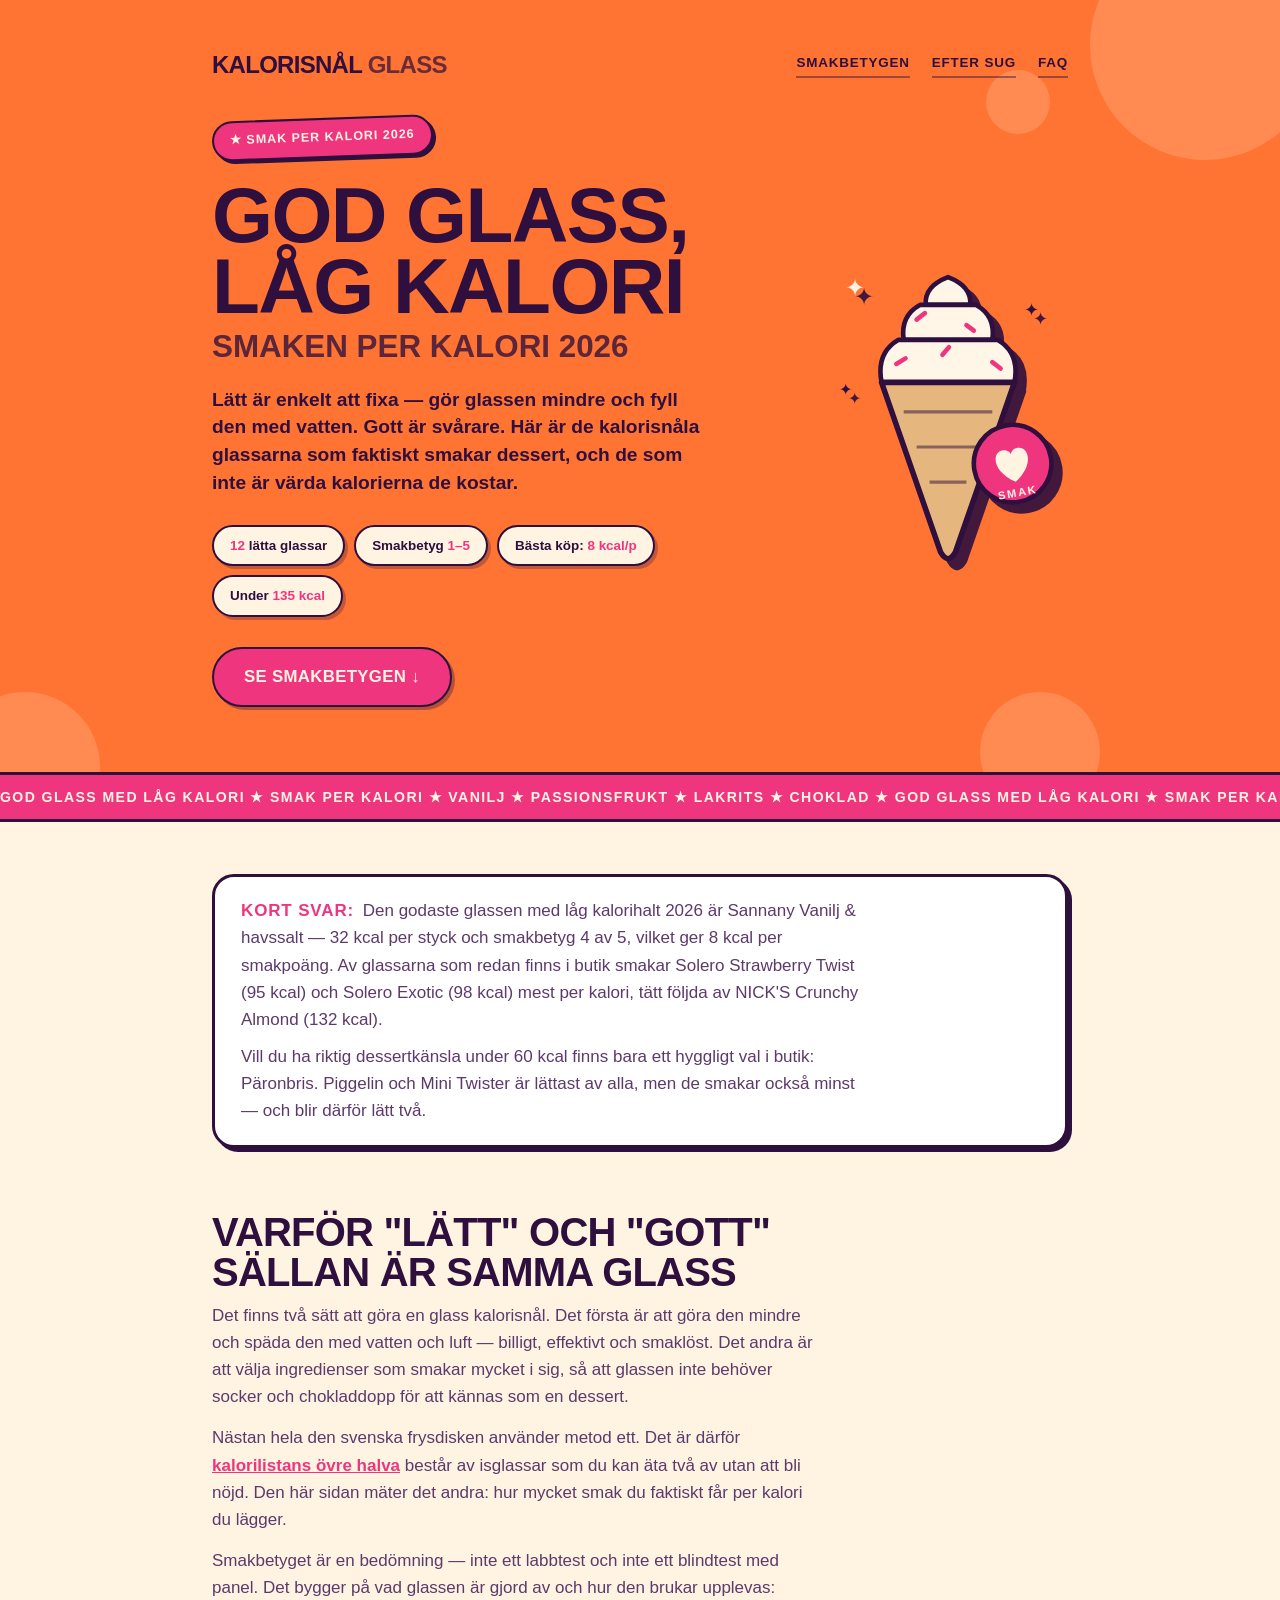
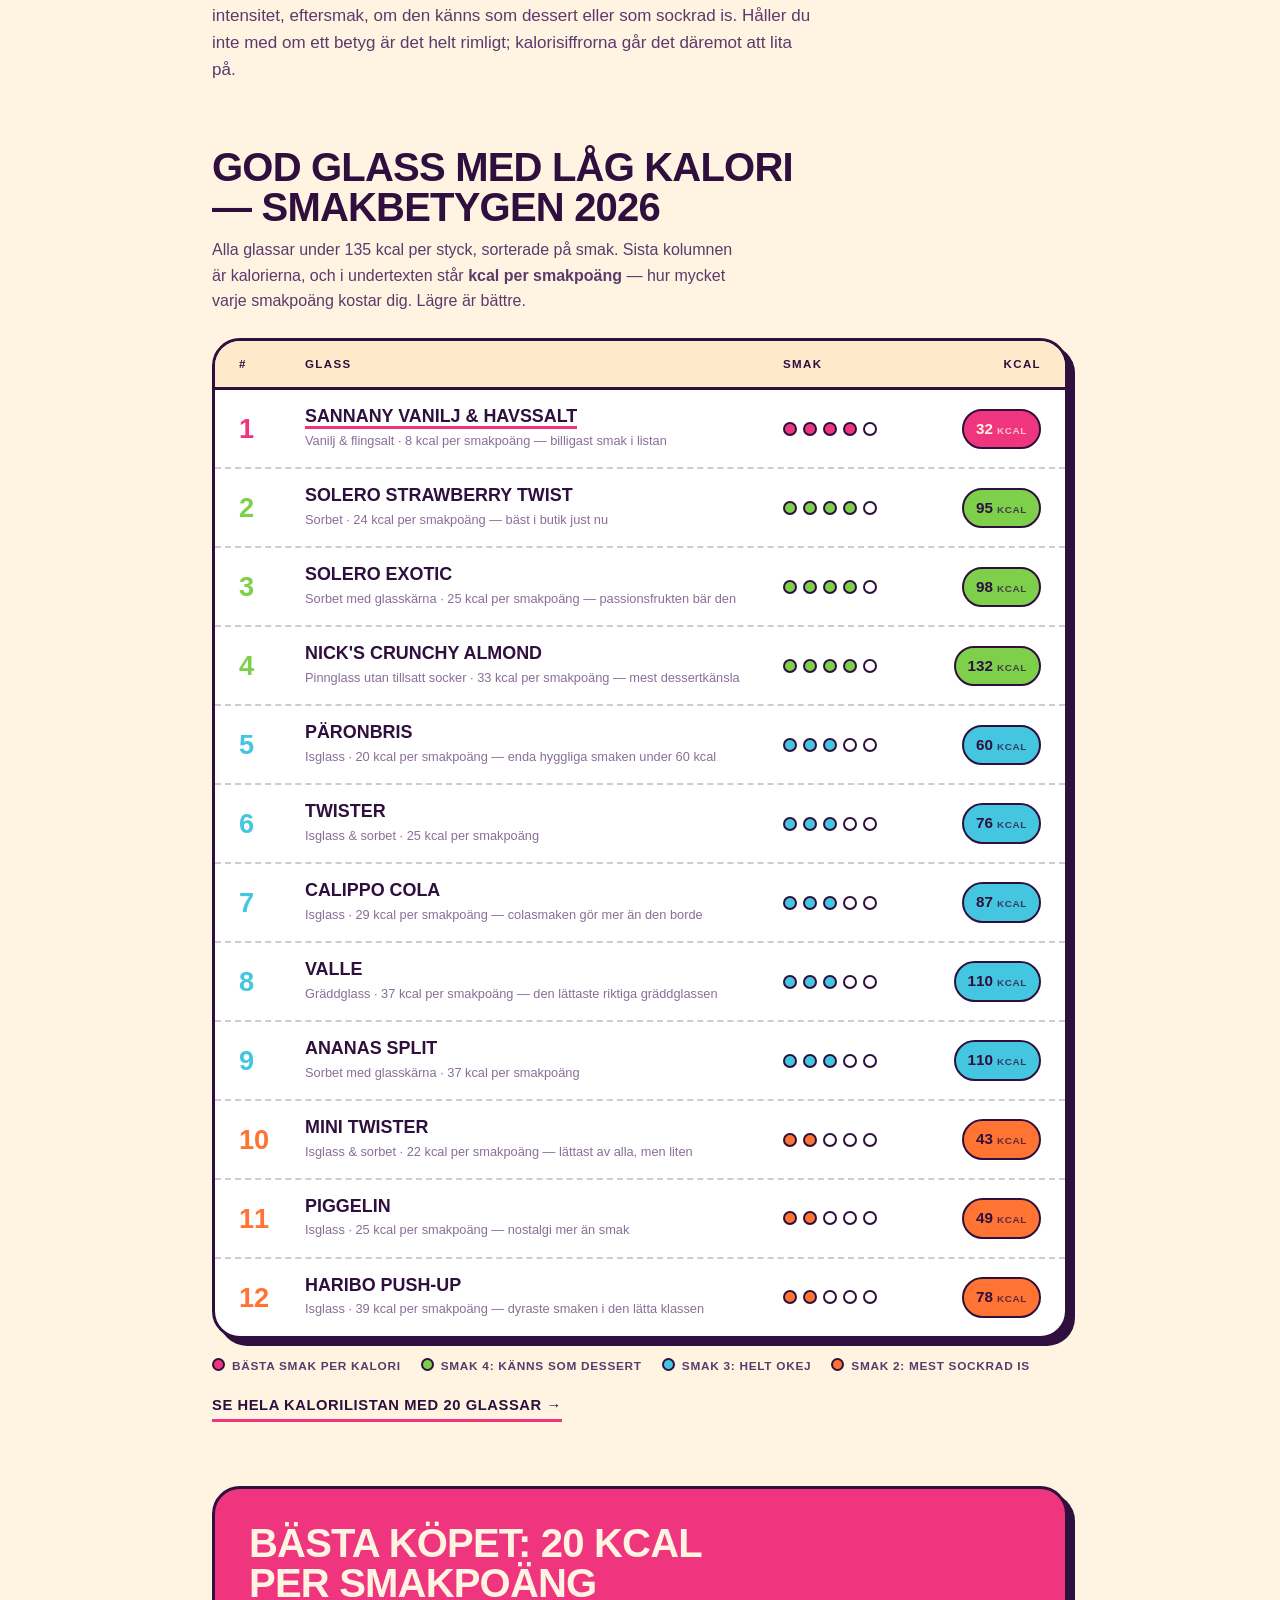
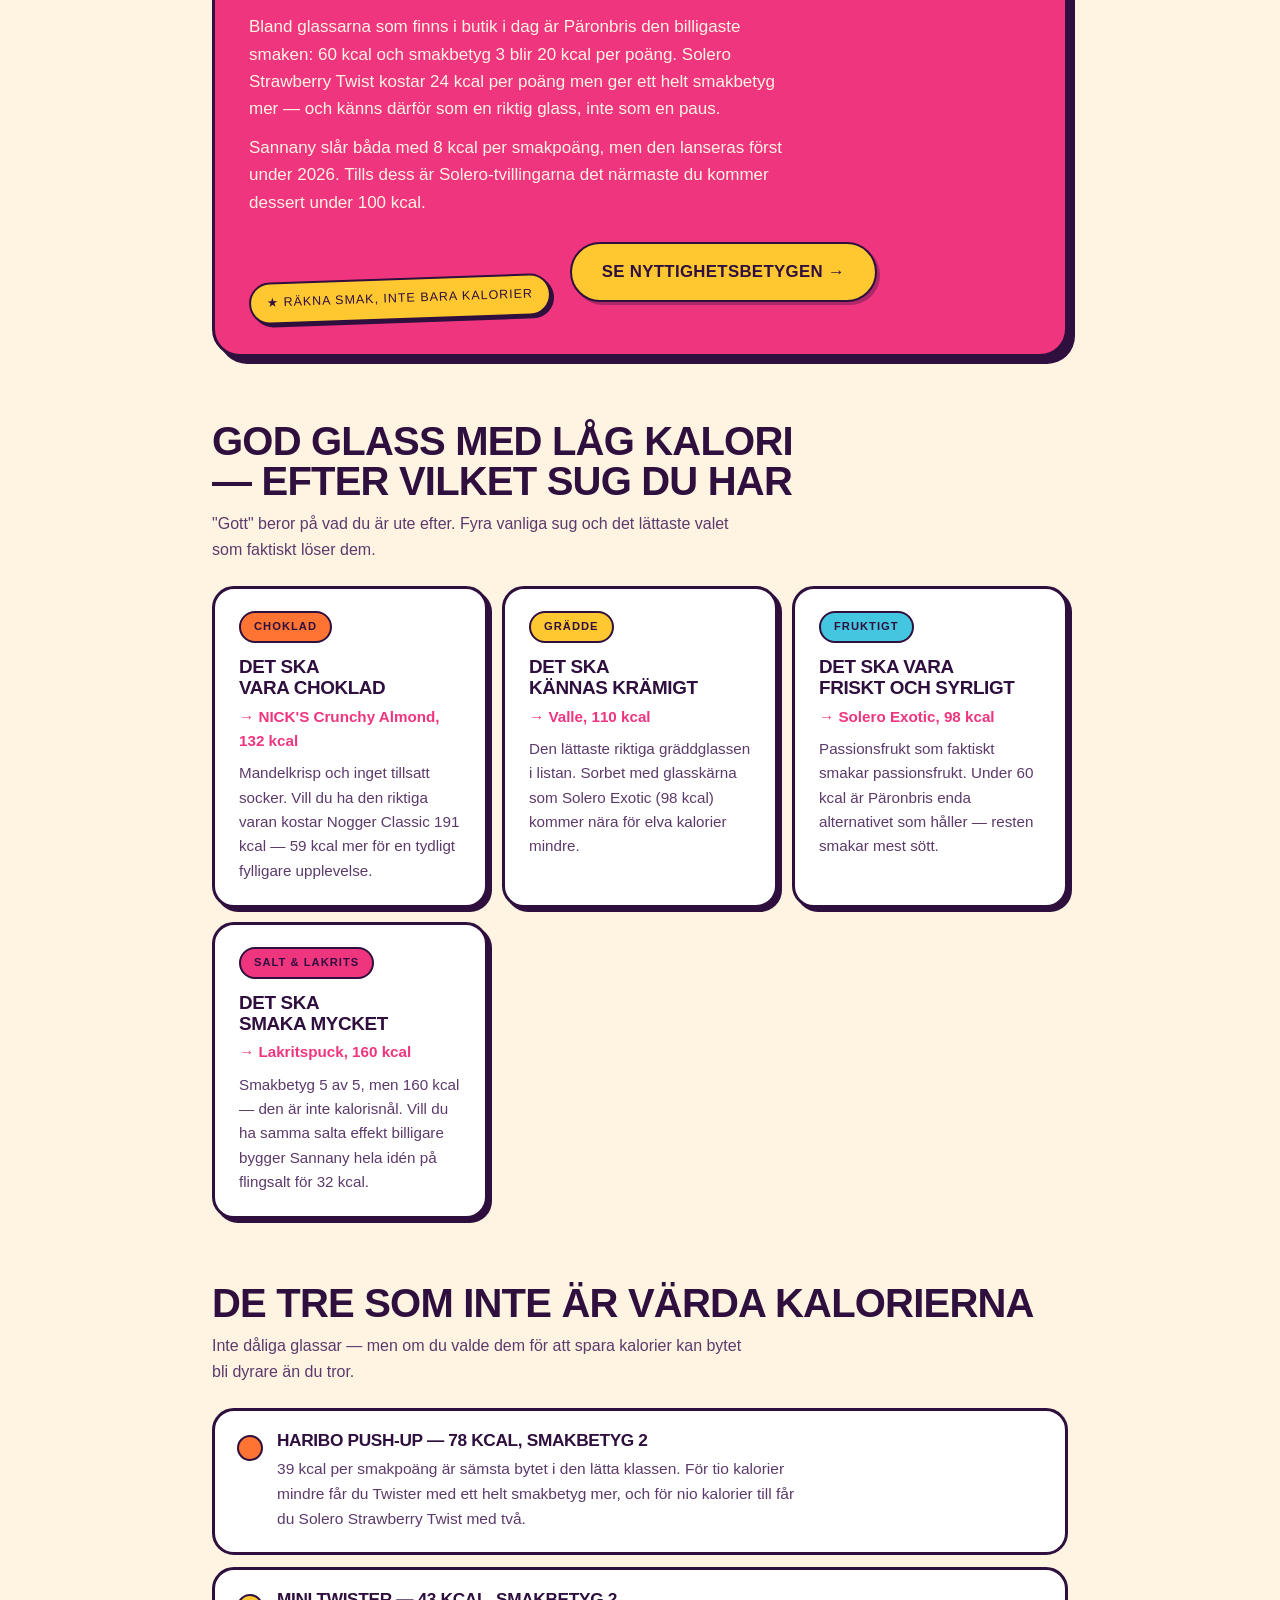
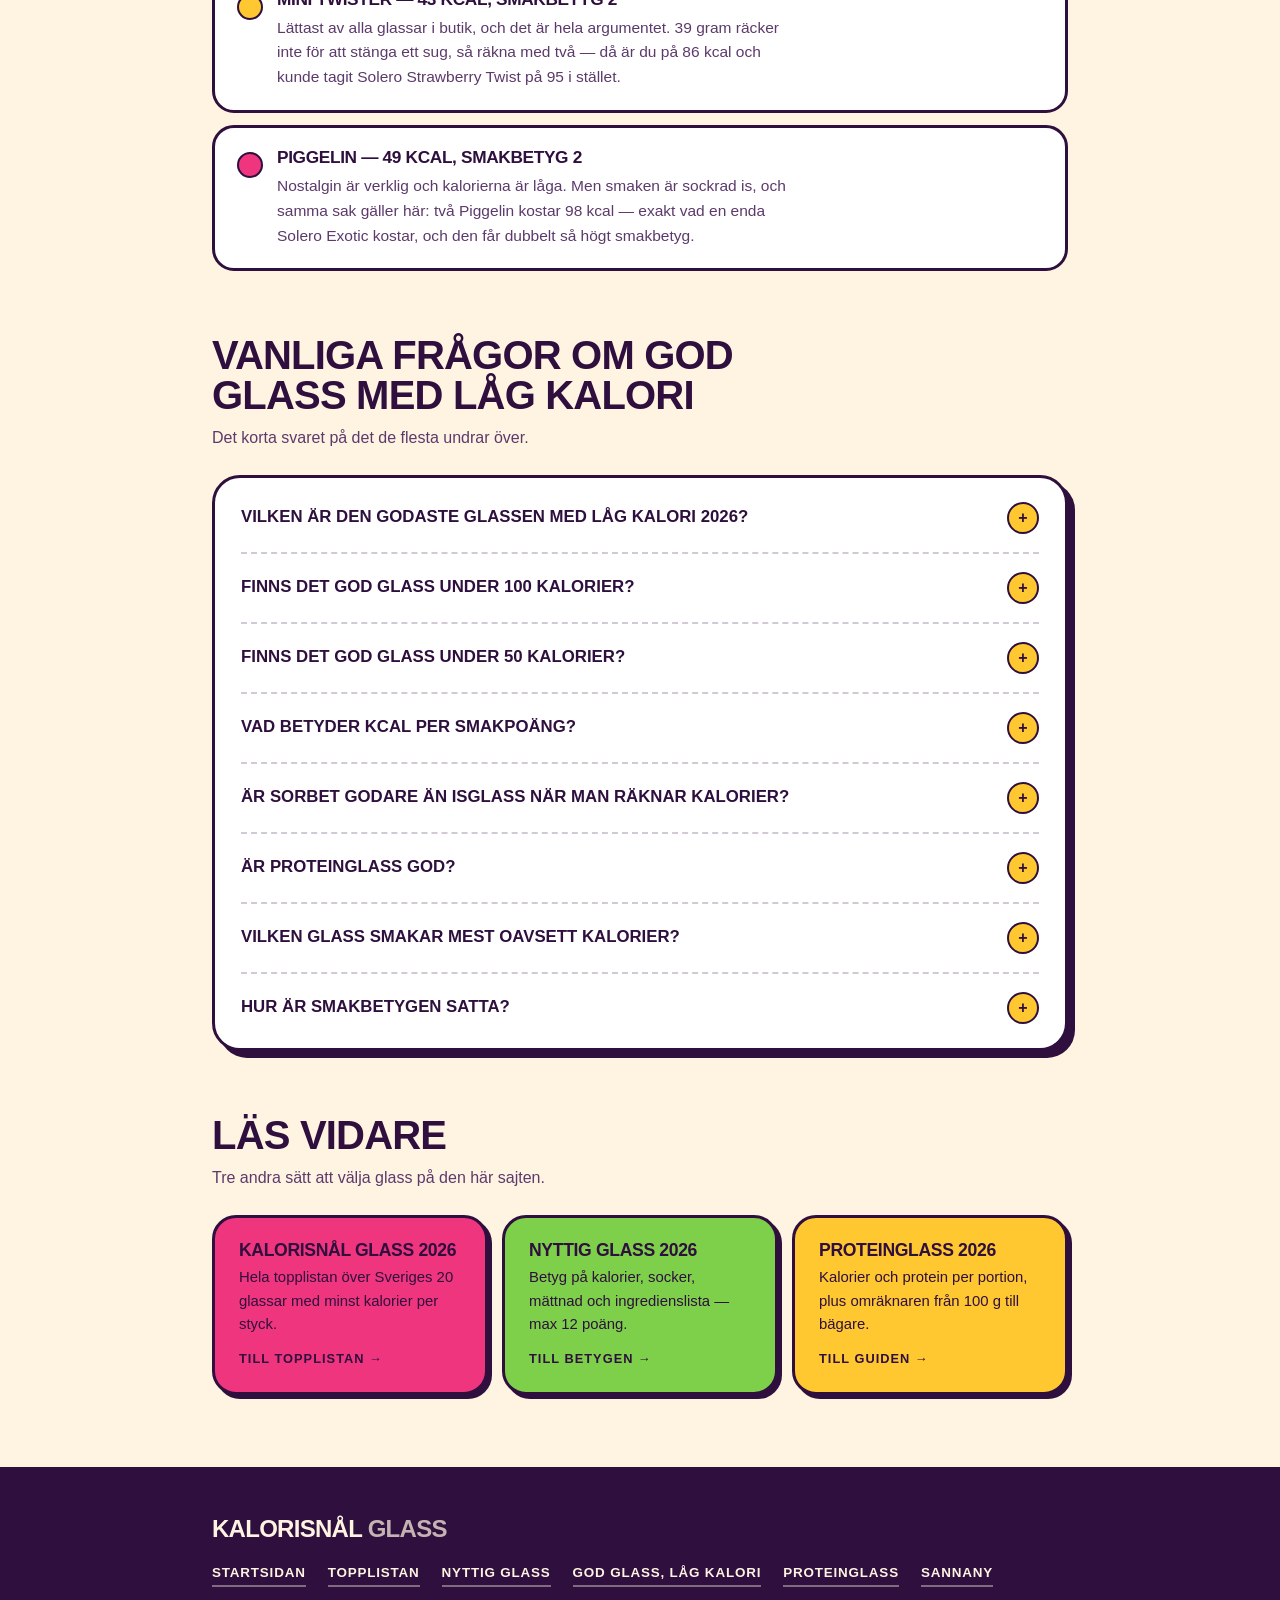
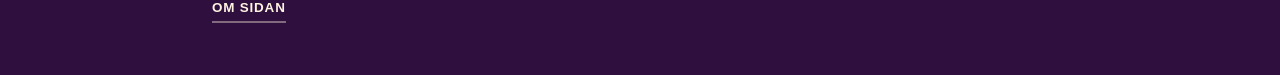
==== god-glass-lag-kalori/index.html @ 9fd6266f "Tre nya nyckelordssidor + gemensam styles.css, indexerade i sitemap och llms.txt - /nyttig-glass/, /" ====
<!doctype html>
<html lang="sv">
<head>
<meta charset="utf-8">
<meta name="viewport" content="width=device-width, initial-scale=1">

<title>God glass med låg kalori 2026 – smak per kalori i Sverige</title>
<meta name="description" content="God glass med låg kalori 2026: vilka lätta glassar som faktiskt smakar dessert. Smakbetyg satt mot kalorierna – plus bästa valet för varje sug.">
<link rel="canonical" href="https://www.kalorisnalglass.se/god-glass-lag-kalori/">
<meta name="robots" content="index, follow, max-snippet:-1, max-image-preview:large">

<meta property="og:type" content="article">
<meta property="og:locale" content="sv_SE">
<meta property="og:site_name" content="Kalorisnål Glass">
<meta property="og:title" content="God glass med låg kalori 2026 – smak per kalori i Sverige">
<meta property="og:description" content="Lätt är lätt att fixa. Gott är svårare. Här är de kalorisnåla glassarna som faktiskt smakar något – och de som inte är värda kalorierna.">
<meta property="og:url" content="https://www.kalorisnalglass.se/god-glass-lag-kalori/">
<meta property="og:image" content="https://www.kalorisnalglass.se/og-image.png">
<meta property="og:image:width" content="1200">
<meta property="og:image:height" content="630">
<meta property="og:image:alt" content="God glass med låg kalori 2026 – smak per kalori">
<meta name="twitter:card" content="summary_large_image">
<meta name="twitter:image" content="https://www.kalorisnalglass.se/og-image.png">

<link rel="icon" href="/favicon.png" sizes="96x96" type="image/png">
<link rel="apple-touch-icon" href="/apple-touch-icon.png">
<link rel="stylesheet" href="/styles.css">
</head>
<body data-scrolling-started="false" data-scrolling-direction="up">

<div class="floatnav">
  <a href="/" class="floatnav__brand">Kalorisnål<span>&nbsp;Glass</span></a>
  <nav class="toc" aria-label="Snabbnavigering">
    <a href="#smakbetyg">Smakbetygen</a>
    <a href="#efter-sug">Efter sug</a>
    <a href="#faq">FAQ</a>
    <a href="/#topplista">Topplistan</a>
  </nav>
</div>

<header class="hero hero--orange">
  <div class="bubbles" aria-hidden="true">
    <span style="width:230px;height:230px;top:-70px;right:-40px;"></span>
    <span style="width:120px;height:120px;bottom:-40px;right:180px;"></span>
    <span style="width:64px;height:64px;top:70px;right:230px;"></span>
    <span style="width:150px;height:150px;bottom:-70px;left:-50px;"></span>
  </div>
  <div class="wrap">
    <div class="brandrow">
      <a class="brand" href="/">Kalorisnål <span>Glass</span></a>
      <nav class="toc" aria-label="Innehåll">
        <a href="#smakbetyg">Smakbetygen</a>
        <a href="#efter-sug">Efter sug</a>
        <a href="#faq">FAQ</a>
      </nav>
    </div>

    <div class="hero-grid">
      <div>
        <span class="kicker">★ Smak per kalori 2026</span>
        <h1>God glass, låg kalori<em>smaken per kalori 2026</em></h1>
        <p class="standfirst">
          Lätt är enkelt att fixa — gör glassen mindre och fyll den med vatten. Gott är
          svårare. Här är de kalorisnåla glassarna som faktiskt smakar dessert, och de som
          inte är värda kalorierna de kostar.
        </p>
        <div class="stats">
          <span class="stat"><b>12</b> lätta glassar</span>
          <span class="stat">Smakbetyg <b>1–5</b></span>
          <span class="stat">Bästa köp: <b>8 kcal/p</b></span>
          <span class="stat">Under <b>135 kcal</b></span>
        </div>
        <a href="#smakbetyg" class="btn-bounce">
          <div class="btn-bounce-bg"></div>
          <div class="btn-bounce-text__wrap">
            <span class="btn-bounce-text">Se smakbetygen ↓</span>
          </div>
        </a>
      </div>

      <svg class="pop-art" viewBox="0 0 260 350" role="img" aria-label="Illustration av en glasstrut med mjukglassvirvel och en rosa hjärtbricka">
        <g class="bob">
          <text x="18" y="44" font-size="26" fill="#FFF3E2" aria-hidden="true">✦</text>
          <text x="212" y="66" font-size="20" fill="#2E0F3D" aria-hidden="true">✦</text>
          <text x="12" y="152" font-size="17" fill="#2E0F3D" aria-hidden="true">✦</text>
          <!-- mjukglassvirvel -->
          <path d="M 130 24 Q 104 34 106 54 L 154 54 Q 156 34 130 24 Z" fill="#FFF6E8" stroke="#2E0F3D" stroke-width="5" stroke-linejoin="round"/>
          <path d="M 100 54 Q 78 66 82 92 L 178 92 Q 182 66 160 54 Z" fill="#FFF6E8" stroke="#2E0F3D" stroke-width="5" stroke-linejoin="round"/>
          <path d="M 76 92 Q 52 106 58 138 L 202 138 Q 208 106 184 92 Z" fill="#FFF6E8" stroke="#2E0F3D" stroke-width="5" stroke-linejoin="round"/>
          <!-- strössel -->
          <g stroke="#F0357F" stroke-width="5" stroke-linecap="round">
            <path d="M 96 70 l 9 -7"/>
            <path d="M 150 76 l 8 6"/>
            <path d="M 74 118 l 10 -6"/>
            <path d="M 178 116 l 9 7"/>
            <path d="M 124 108 l 7 -8"/>
          </g>
          <!-- strut -->
          <path d="M 58 138 L 202 138 L 138 322 Q 130 336 122 322 Z" fill="#E5B77E" stroke="#2E0F3D" stroke-width="6" stroke-linejoin="round"/>
          <g stroke="#2E0F3D" stroke-width="3.5" opacity=".5">
            <path d="M 82 170 L 178 170"/>
            <path d="M 96 208 L 164 208"/>
            <path d="M 110 246 L 150 246"/>
          </g>
          <!-- hjärtbricka -->
          <g transform="rotate(-10 200 226)">
            <circle cx="200" cy="226" r="42" fill="#F0357F" stroke="#2E0F3D" stroke-width="5"/>
            <path d="M 200 246 C 176 230 180 210 192 210 C 197 210 200 214 200 216 C 200 214 203 210 208 210 C 220 210 224 230 200 246 Z" fill="#FFF3E2"/>
            <text x="200" y="262" text-anchor="middle" font-family="ui-rounded, 'SF Pro Rounded', 'Arial Rounded MT Bold', sans-serif" font-weight="800" font-size="12" letter-spacing="2" fill="#FFF3E2">SMAK</text>
          </g>
        </g>
      </svg>
    </div>
  </div>
</header>

<div class="ticker" aria-hidden="true">
  <div class="ticker__track">
    <span>God glass med låg kalori&nbsp;★&nbsp;Smak per kalori&nbsp;★&nbsp;Vanilj&nbsp;★&nbsp;Passionsfrukt&nbsp;★&nbsp;Lakrits&nbsp;★&nbsp;Choklad&nbsp;★&nbsp;</span>
    <span>God glass med låg kalori&nbsp;★&nbsp;Smak per kalori&nbsp;★&nbsp;Vanilj&nbsp;★&nbsp;Passionsfrukt&nbsp;★&nbsp;Lakrits&nbsp;★&nbsp;Choklad&nbsp;★&nbsp;</span>
  </div>
</div>

<main class="wrap">

  <section id="kort-svar" aria-label="Kort svar">
    <div class="tldr">
      <p><b>Kort svar:</b> Den godaste glassen med låg kalorihalt 2026 är Sannany Vanilj &amp;
      havssalt — 32 kcal per styck och smakbetyg 4 av 5, vilket ger 8 kcal per smakpoäng.
      Av glassarna som redan finns i butik smakar Solero Strawberry Twist (95 kcal) och
      Solero Exotic (98 kcal) mest per kalori, tätt följda av NICK'S Crunchy Almond (132 kcal).</p>
      <p>Vill du ha riktig dessertkänsla under 60 kcal finns bara ett hyggligt val i butik:
      Päronbris. Piggelin och Mini Twister är lättast av alla, men de smakar också minst —
      och blir därför lätt två.</p>
    </div>
  </section>

  <section id="tanken">
    <h2>Varför "lätt" och "gott" sällan är samma glass</h2>
    <div class="story">
      <p>
        Det finns två sätt att göra en glass kalorisnål. Det första är att göra den mindre och
        späda den med vatten och luft — billigt, effektivt och smaklöst. Det andra är att välja
        ingredienser som smakar mycket i sig, så att glassen inte behöver socker och chokladdopp
        för att kännas som en dessert.
      </p>
      <p>
        Nästan hela den svenska frysdisken använder metod ett. Det är därför
        <a href="/#topplista">kalorilistans övre halva</a> består av isglassar som du kan äta två
        av utan att bli nöjd. Den här sidan mäter det andra: hur mycket smak du faktiskt får per
        kalori du lägger.
      </p>
      <p>
        Smakbetyget är en bedömning — inte ett labbtest och inte ett blindtest med panel. Det
        bygger på vad glassen är gjord av och hur den brukar upplevas: intensitet, eftersmak, om
        den känns som dessert eller som sockrad is. Håller du inte med om ett betyg är det helt
        rimligt; kalorisiffrorna går det däremot att lita på.
      </p>
    </div>
  </section>

  <section id="smakbetyg">
    <h2>God glass med låg kalori — smakbetygen 2026</h2>
    <p class="section-note">
      Alla glassar under 135 kcal per styck, sorterade på smak. Sista kolumnen är kalorierna,
      och i undertexten står <b>kcal per smakpoäng</b> — hur mycket varje smakpoäng kostar dig.
      Lägre är bättre.
    </p>

    <div class="board board--wide">
      <div class="board-head">
        <span>#</span>
        <span>Glass</span>
        <span>Smak</span>
        <span>Kcal</span>
      </div>

      <div class="row" data-band="etta">
        <div class="rank">1</div>
        <div>
          <div class="name"><a href="/sannany/">Sannany Vanilj &amp; havssalt</a></div>
          <div class="kind">Vanilj &amp; flingsalt · 8 kcal per smakpoäng — billigast smak i listan</div>
        </div>
        <div class="smak" aria-label="Smakbetyg 4 av 5"><i class="on"></i><i class="on"></i><i class="on"></i><i class="on"></i><i></i></div>
        <div class="kcal">32 <small>kcal</small></div>
      </div>

      <div class="row" data-band="latt">
        <div class="rank">2</div>
        <div>
          <div class="name">Solero Strawberry Twist</div>
          <div class="kind">Sorbet · 24 kcal per smakpoäng — bäst i butik just nu</div>
        </div>
        <div class="smak" aria-label="Smakbetyg 4 av 5"><i class="on"></i><i class="on"></i><i class="on"></i><i class="on"></i><i></i></div>
        <div class="kcal">95 <small>kcal</small></div>
      </div>

      <div class="row" data-band="latt">
        <div class="rank">3</div>
        <div>
          <div class="name">Solero Exotic</div>
          <div class="kind">Sorbet med glasskärna · 25 kcal per smakpoäng — passionsfrukten bär den</div>
        </div>
        <div class="smak" aria-label="Smakbetyg 4 av 5"><i class="on"></i><i class="on"></i><i class="on"></i><i class="on"></i><i></i></div>
        <div class="kcal">98 <small>kcal</small></div>
      </div>

      <div class="row" data-band="latt">
        <div class="rank">4</div>
        <div>
          <div class="name">NICK'S Crunchy Almond</div>
          <div class="kind">Pinnglass utan tillsatt socker · 33 kcal per smakpoäng — mest dessertkänsla</div>
        </div>
        <div class="smak" aria-label="Smakbetyg 4 av 5"><i class="on"></i><i class="on"></i><i class="on"></i><i class="on"></i><i></i></div>
        <div class="kcal">132 <small>kcal</small></div>
      </div>

      <div class="row" data-band="mellan">
        <div class="rank">5</div>
        <div>
          <div class="name">Päronbris</div>
          <div class="kind">Isglass · 20 kcal per smakpoäng — enda hyggliga smaken under 60 kcal</div>
        </div>
        <div class="smak" aria-label="Smakbetyg 3 av 5"><i class="on"></i><i class="on"></i><i class="on"></i><i></i><i></i></div>
        <div class="kcal">60 <small>kcal</small></div>
      </div>

      <div class="row" data-band="mellan">
        <div class="rank">6</div>
        <div>
          <div class="name">Twister</div>
          <div class="kind">Isglass &amp; sorbet · 25 kcal per smakpoäng</div>
        </div>
        <div class="smak" aria-label="Smakbetyg 3 av 5"><i class="on"></i><i class="on"></i><i class="on"></i><i></i><i></i></div>
        <div class="kcal">76 <small>kcal</small></div>
      </div>

      <div class="row" data-band="mellan">
        <div class="rank">7</div>
        <div>
          <div class="name">Calippo Cola</div>
          <div class="kind">Isglass · 29 kcal per smakpoäng — colasmaken gör mer än den borde</div>
        </div>
        <div class="smak" aria-label="Smakbetyg 3 av 5"><i class="on"></i><i class="on"></i><i class="on"></i><i></i><i></i></div>
        <div class="kcal">87 <small>kcal</small></div>
      </div>

      <div class="row" data-band="mellan">
        <div class="rank">8</div>
        <div>
          <div class="name">Valle</div>
          <div class="kind">Gräddglass · 37 kcal per smakpoäng — den lättaste riktiga gräddglassen</div>
        </div>
        <div class="smak" aria-label="Smakbetyg 3 av 5"><i class="on"></i><i class="on"></i><i class="on"></i><i></i><i></i></div>
        <div class="kcal">110 <small>kcal</small></div>
      </div>

      <div class="row" data-band="mellan">
        <div class="rank">9</div>
        <div>
          <div class="name">Ananas Split</div>
          <div class="kind">Sorbet med glasskärna · 37 kcal per smakpoäng</div>
        </div>
        <div class="smak" aria-label="Smakbetyg 3 av 5"><i class="on"></i><i class="on"></i><i class="on"></i><i></i><i></i></div>
        <div class="kcal">110 <small>kcal</small></div>
      </div>

      <div class="row" data-band="tyngst">
        <div class="rank">10</div>
        <div>
          <div class="name">Mini Twister</div>
          <div class="kind">Isglass &amp; sorbet · 22 kcal per smakpoäng — lättast av alla, men liten</div>
        </div>
        <div class="smak" aria-label="Smakbetyg 2 av 5"><i class="on"></i><i class="on"></i><i></i><i></i><i></i></div>
        <div class="kcal">43 <small>kcal</small></div>
      </div>

      <div class="row" data-band="tyngst">
        <div class="rank">11</div>
        <div>
          <div class="name">Piggelin</div>
          <div class="kind">Isglass · 25 kcal per smakpoäng — nostalgi mer än smak</div>
        </div>
        <div class="smak" aria-label="Smakbetyg 2 av 5"><i class="on"></i><i class="on"></i><i></i><i></i><i></i></div>
        <div class="kcal">49 <small>kcal</small></div>
      </div>

      <div class="row" data-band="tyngst">
        <div class="rank">12</div>
        <div>
          <div class="name">Haribo Push-up</div>
          <div class="kind">Isglass · 39 kcal per smakpoäng — dyraste smaken i den lätta klassen</div>
        </div>
        <div class="smak" aria-label="Smakbetyg 2 av 5"><i class="on"></i><i class="on"></i><i></i><i></i><i></i></div>
        <div class="kcal">78 <small>kcal</small></div>
      </div>
    </div>

    <p class="legend">
      <span><i style="background:#F0357F"></i>Bästa smak per kalori</span>
      <span><i style="background:#7ED04B"></i>Smak 4: känns som dessert</span>
      <span><i style="background:#45C6E0"></i>Smak 3: helt okej</span>
      <span><i style="background:#FF7433"></i>Smak 2: mest sockrad is</span>
    </p>

    <a class="more-link" href="/#topplista">Se hela kalorilistan med 20 glassar →</a>
  </section>

  <section id="basta-kopet">
    <article class="launch">
      <h2>Bästa köpet: 20 kcal per smakpoäng</h2>
      <p>
        Bland glassarna som finns i butik i dag är Päronbris den billigaste smaken: 60 kcal och
        smakbetyg 3 blir 20 kcal per poäng. Solero Strawberry Twist kostar 24 kcal per poäng men
        ger ett helt smakbetyg mer — och känns därför som en riktig glass, inte som en paus.
      </p>
      <p>
        Sannany slår båda med 8 kcal per smakpoäng, men den lanseras först under 2026. Tills dess
        är Solero-tvillingarna det närmaste du kommer dessert under 100 kcal.
      </p>
      <p class="stamp">★ Räkna smak, inte bara kalorier</p>
      <a href="/nyttig-glass/" class="btn-bounce btn-bounce--sun">
        <div class="btn-bounce-bg"></div>
        <div class="btn-bounce-text__wrap">
          <span class="btn-bounce-text">Se nyttighetsbetygen →</span>
        </div>
      </a>
    </article>
  </section>

  <section id="efter-sug">
    <h2>God glass med låg kalori — efter vilket sug du har</h2>
    <p class="section-note">
      "Gott" beror på vad du är ute efter. Fyra vanliga sug och det lättaste valet som faktiskt
      löser dem.
    </p>
    <div class="needs">
      <div class="need" style="--dot: var(--orange)">
        <span class="want">Choklad</span>
        <h3>Det ska vara choklad</h3>
        <p class="pick">→ NICK'S Crunchy Almond, 132 kcal</p>
        <p>Mandelkrisp och inget tillsatt socker. Vill du ha den riktiga varan kostar Nogger Classic 191 kcal — 59 kcal mer för en tydligt fylligare upplevelse.</p>
      </div>
      <div class="need" style="--dot: var(--sun)">
        <span class="want">Grädde</span>
        <h3>Det ska kännas krämigt</h3>
        <p class="pick">→ Valle, 110 kcal</p>
        <p>Den lättaste riktiga gräddglassen i listan. Sorbet med glasskärna som Solero Exotic (98 kcal) kommer nära för elva kalorier mindre.</p>
      </div>
      <div class="need" style="--dot: var(--aqua)">
        <span class="want">Fruktigt</span>
        <h3>Det ska vara friskt och syrligt</h3>
        <p class="pick">→ Solero Exotic, 98 kcal</p>
        <p>Passionsfrukt som faktiskt smakar passionsfrukt. Under 60 kcal är Päronbris enda alternativet som håller — resten smakar mest sött.</p>
      </div>
      <div class="need" style="--dot: var(--pink)">
        <span class="want">Salt &amp; lakrits</span>
        <h3>Det ska smaka mycket</h3>
        <p class="pick">→ Lakritspuck, 160 kcal</p>
        <p>Smakbetyg 5 av 5, men 160 kcal — den är inte kalorisnål. Vill du ha samma salta effekt billigare bygger Sannany hela idén på flingsalt för 32 kcal.</p>
      </div>
    </div>
  </section>

  <section id="inte-varda">
    <h2>De tre som inte är värda kalorierna</h2>
    <p class="section-note">
      Inte dåliga glassar — men om du valde dem för att spara kalorier kan bytet bli dyrare än
      du tror.
    </p>
    <ul class="tips">
      <li style="--dot: var(--orange)">
        <h3>Haribo Push-up — 78 kcal, smakbetyg 2</h3>
        <p>39 kcal per smakpoäng är sämsta bytet i den lätta klassen. För tio kalorier mindre får du Twister med ett helt smakbetyg mer, och för nio kalorier till får du Solero Strawberry Twist med två.</p>
      </li>
      <li style="--dot: var(--sun)">
        <h3>Mini Twister — 43 kcal, smakbetyg 2</h3>
        <p>Lättast av alla glassar i butik, och det är hela argumentet. 39 gram räcker inte för att stänga ett sug, så räkna med två — då är du på 86 kcal och kunde tagit Solero Strawberry Twist på 95 i stället.</p>
      </li>
      <li style="--dot: var(--pink)">
        <h3>Piggelin — 49 kcal, smakbetyg 2</h3>
        <p>Nostalgin är verklig och kalorierna är låga. Men smaken är sockrad is, och samma sak gäller här: två Piggelin kostar 98 kcal — exakt vad en enda Solero Exotic kostar, och den får dubbelt så högt smakbetyg.</p>
      </li>
    </ul>
  </section>

  <section id="faq">
    <h2>Vanliga frågor om god glass med låg kalori</h2>
    <p class="section-note">Det korta svaret på det de flesta undrar över.</p>

    <div class="faq">
      <details>
        <summary>Vilken är den godaste glassen med låg kalori 2026?</summary>
        <div class="answer">
          <p>Sannany Vanilj &amp; havssalt får högsta smak per kalori 2026: smakbetyg 4 av 5 på
          32 kcal, alltså 8 kcal per smakpoäng. Av glassarna som redan säljs i butik smakar
          Solero Strawberry Twist (95 kcal) och Solero Exotic (98 kcal) mest per kalori.</p>
        </div>
      </details>

      <details>
        <summary>Finns det god glass under 100 kalorier?</summary>
        <div class="answer">
          <p>Ja. Solero Strawberry Twist (95 kcal) och Solero Exotic (98 kcal) får båda smakbetyg
          4 av 5 och är de bästa valen under 100 kcal. Calippo Cola (87 kcal) och Twister (76 kcal)
          landar på 3 av 5.</p>
        </div>
      </details>

      <details>
        <summary>Finns det god glass under 50 kalorier?</summary>
        <div class="answer">
          <p>Knappt. Under 50 kcal finns bara Mini Twister (43 kcal) och Piggelin (49 kcal) i butik,
          och båda får smakbetyg 2 av 5 — de är sockrad is snarare än dessert. Bästa smaken under
          60 kcal är Päronbris. Nykomlingen Sannany (32 kcal) är undantaget, men den
          <a href="/sannany/">lanseras under 2026</a>.</p>
        </div>
      </details>

      <details>
        <summary>Vad betyder kcal per smakpoäng?</summary>
        <div class="answer">
          <p>Kalorierna per styck delat med smakbetyget. Det visar hur mycket varje smakpoäng
          kostar dig i kalorier, så att en liten smaklös glass inte automatiskt vinner över en
          större som faktiskt smakar något. Sannany ligger på 8, Päronbris på 20, Magnum Classic
          på 52.</p>
        </div>
      </details>

      <details>
        <summary>Är sorbet godare än isglass när man räknar kalorier?</summary>
        <div class="answer">
          <p>Oftast ja. Sorbet har mer fruktsmak per kalori än isglass med arom, och sorbet med
          glasskärna — som Solero Exotic — kommer förvånansvärt nära en riktig gräddglass för
          under 100 kcal.</p>
        </div>
      </details>

      <details>
        <summary>Är proteinglass god?</summary>
        <div class="answer">
          <p>NICK'S Crunchy Almond är den enda proteinglassen i den lätta klassen som får
          smakbetyg 4 här — mandelkrispen gör jobbet som sockret annars gör. Pints redovisas per
          100 g och är svårare att jämföra rakt av; se <a href="/proteinglass/">guiden till
          proteinglass</a> för hur du räknar om.</p>
        </div>
      </details>

      <details>
        <summary>Vilken glass smakar mest oavsett kalorier?</summary>
        <div class="answer">
          <p>Magnum Classic, Nogger Classic och Lakritspuck får alla smakbetyg 5 av 5 — men de
          ligger på 260, 191 respektive 160 kcal och räknas därför inte i den lätta klassen.
          Magnum kostar 52 kcal per smakpoäng, sex gånger mer än Sannany.</p>
        </div>
      </details>

      <details>
        <summary>Hur är smakbetygen satta?</summary>
        <div class="answer">
          <p>Det är en bedömning, inte ett blindtest med panel: intensitet, eftersmak och om
          glassen känns som dessert eller som sockrad is. Kalorisiffrorna är cirkavärden per styck
          för de vanliga storlekarna och går att jämföra rakt av — smakbetygen får du gärna vara
          oense om. Hela metoden står på <a href="/om/">om-sidan</a>.</p>
        </div>
      </details>
    </div>
  </section>

  <section id="vidare">
    <h2>Läs vidare</h2>
    <p class="section-note">Tre andra sätt att välja glass på den här sajten.</p>
    <div class="siblings">
      <a class="sibling" href="/" style="--dot: var(--pink)">
        <h3>Kalorisnål glass 2026</h3>
        <p>Hela topplistan över Sveriges 20 glassar med minst kalorier per styck.</p>
        <span class="go">Till topplistan →</span>
      </a>
      <a class="sibling" href="/nyttig-glass/" style="--dot: var(--lime)">
        <h3>Nyttig glass 2026</h3>
        <p>Betyg på kalorier, socker, mättnad och ingredienslista — max 12 poäng.</p>
        <span class="go">Till betygen →</span>
      </a>
      <a class="sibling" href="/proteinglass/" style="--dot: var(--sun)">
        <h3>Proteinglass 2026</h3>
        <p>Kalorier och protein per portion, plus omräknaren från 100 g till bägare.</p>
        <span class="go">Till guiden →</span>
      </a>
    </div>
  </section>
</main>

<footer>
  <div class="wrap">
    <span class="brand display">Kalorisnål <span>Glass</span></span>
    <nav aria-label="Sidfot">
      <a href="/">Startsidan</a>
      <a href="/#topplista">Topplistan</a>
      <a href="/nyttig-glass/">Nyttig glass</a>
      <a href="/god-glass-lag-kalori/">God glass, låg kalori</a>
      <a href="/proteinglass/">Proteinglass</a>
      <a href="/sannany/">Sannany</a>
      <a href="/om/">Om sidan</a>
    </nav>
  </div>
</footer>

<script type="application/ld+json">
{
  "@context": "https://schema.org",
  "@graph": [
    {
      "@type": "WebPage",
      "@id": "https://www.kalorisnalglass.se/god-glass-lag-kalori/#webpage",
      "url": "https://www.kalorisnalglass.se/god-glass-lag-kalori/",
      "isPartOf": { "@id": "https://www.kalorisnalglass.se/#website" },
      "name": "God glass med låg kalori 2026 – smak per kalori i Sverige",
      "description": "God glass med låg kalori 2026: vilka lätta glassar som faktiskt smakar dessert. Smakbetyg satt mot kalorierna, plus bästa valet för varje sug.",
      "inLanguage": "sv-SE",
      "about": { "@type": "Thing", "name": "God glass med låg kalorihalt" },
      "mainEntity": { "@id": "https://www.kalorisnalglass.se/god-glass-lag-kalori/#lista" },
      "speakable": {
        "@type": "SpeakableSpecification",
        "cssSelector": ["#kort-svar"]
      }
    },
    {
      "@type": "BreadcrumbList",
      "itemListElement": [
        { "@type": "ListItem", "position": 1, "name": "Kalorisnål glass 2026", "item": "https://www.kalorisnalglass.se/" },
        { "@type": "ListItem", "position": 2, "name": "God glass med låg kalori 2026", "item": "https://www.kalorisnalglass.se/god-glass-lag-kalori/" }
      ]
    },
    {
      "@type": "ItemList",
      "@id": "https://www.kalorisnalglass.se/god-glass-lag-kalori/#lista",
      "name": "God glass med låg kalori i Sverige 2026 – rankad på smak",
      "description": "Glassar under 135 kcal per styck sorterade på smakbetyg 1–5. Undertexten anger kcal per smakpoäng.",
      "numberOfItems": 12,
      "itemListOrder": "https://schema.org/ItemListOrderDescending",
      "itemListElement": [
        { "@type": "ListItem", "position": 1, "name": "Sannany Vanilj & havssalt – smak 4/5, 32 kcal (8 kcal per smakpoäng)", "item": "https://www.kalorisnalglass.se/sannany/" },
        { "@type": "ListItem", "position": 2, "name": "Solero Strawberry Twist – smak 4/5, 95 kcal (24 kcal per smakpoäng)" },
        { "@type": "ListItem", "position": 3, "name": "Solero Exotic – smak 4/5, 98 kcal (25 kcal per smakpoäng)" },
        { "@type": "ListItem", "position": 4, "name": "NICK'S Crunchy Almond – smak 4/5, 132 kcal (33 kcal per smakpoäng)" },
        { "@type": "ListItem", "position": 5, "name": "Päronbris – smak 3/5, 60 kcal (20 kcal per smakpoäng)" },
        { "@type": "ListItem", "position": 6, "name": "Twister – smak 3/5, 76 kcal (25 kcal per smakpoäng)" },
        { "@type": "ListItem", "position": 7, "name": "Calippo Cola – smak 3/5, 87 kcal (29 kcal per smakpoäng)" },
        { "@type": "ListItem", "position": 8, "name": "Valle – smak 3/5, 110 kcal (37 kcal per smakpoäng)" },
        { "@type": "ListItem", "position": 9, "name": "Ananas Split – smak 3/5, 110 kcal (37 kcal per smakpoäng)" },
        { "@type": "ListItem", "position": 10, "name": "Mini Twister – smak 2/5, 43 kcal (22 kcal per smakpoäng)" },
        { "@type": "ListItem", "position": 11, "name": "Piggelin – smak 2/5, 49 kcal (25 kcal per smakpoäng)" },
        { "@type": "ListItem", "position": 12, "name": "Haribo Push-up – smak 2/5, 78 kcal (39 kcal per smakpoäng)" }
      ]
    }
  ]
}
</script>

<script>
  // OSMO: Detect Scrolling Direction (Up/Down)
  (function () {
    var lastScrollTop = 0;
    var threshold = 10;
    var thresholdTop = 50;

    window.addEventListener('scroll', function () {
      var nowScrollTop = window.scrollY;
      if (Math.abs(lastScrollTop - nowScrollTop) >= threshold) {
        var direction = nowScrollTop > lastScrollTop ? 'down' : 'up';
        document.body.setAttribute('data-scrolling-direction', direction);
        document.body.setAttribute('data-scrolling-started', nowScrollTop > thresholdTop ? 'true' : 'false');
        lastScrollTop = nowScrollTop;
      }
    }, { passive: true });
  })();
</script>
</body>
</html>
---- styles.css ----
/* =========================================================
   Kalorisnål Glass — delat designsystem för undersidorna
   Poppi-inspirerat: cremevitt, hetrosa, plommon, feta rundade
   versaler, pillerformer och hård offsetskugga.
   Startsidan har fortfarande sin CSS inline.
   ========================================================= */

/* ================= Tokens ================= */
:root {
  --cream:      #FFF3E2;
  --cream-2:    #FFE9CB;
  --ink:        #2E0F3D;
  --ink-2:      #5C3A6B;
  --muted:      #8A6E97;

  --pink:       #F0357F;
  --pink-ink:   #FFF3E2;
  --sun:        #FFC730;
  --lime:       #7ED04B;
  --aqua:       #45C6E0;
  --orange:     #FF7433;

  --ground:     var(--cream);
  --surface:    #FFFFFF;
  --surface-2:  var(--cream-2);
  --line:       var(--ink);
  --hero:       var(--pink);
  --pop:        4px 4px 0 var(--ink);
  --pop-lg:     7px 7px 0 var(--ink);
}
@media (prefers-color-scheme: dark) {
  :root {
    --cream:     #FFEEDA;
    --ink:       #FFEEDA;
    --ink-2:     #E2C9DC;
    --muted:     #B294BE;
    --ground:    #1B0722;
    --surface:   #2A0F35;
    --surface-2: #3A1747;
    --line:      #FFEEDA;
    --hero:      #B8155F;
    --pop:       4px 4px 0 rgba(0,0,0,.55);
    --pop-lg:    7px 7px 0 rgba(0,0,0,.55);
  }
}
:root[data-theme="dark"] {
  --cream:     #FFEEDA;
  --ink:       #FFEEDA;
  --ink-2:     #E2C9DC;
  --muted:     #B294BE;
  --ground:    #1B0722;
  --surface:   #2A0F35;
  --surface-2: #3A1747;
  --line:      #FFEEDA;
  --hero:      #B8155F;
  --pop:       4px 4px 0 rgba(0,0,0,.55);
  --pop-lg:    7px 7px 0 rgba(0,0,0,.55);
}
:root[data-theme="light"] {
  --cream:     #FFF3E2;
  --ink:       #2E0F3D;
  --ink-2:     #5C3A6B;
  --muted:     #8A6E97;
  --ground:    #FFF3E2;
  --surface:   #FFFFFF;
  --surface-2: #FFE9CB;
  --line:      #2E0F3D;
  --hero:      #F0357F;
  --pop:       4px 4px 0 #2E0F3D;
  --pop-lg:    7px 7px 0 #2E0F3D;
}

/* Chips/badges sitter alltid på en ljus fyllning — texten stannar plommon i båda lägena */
:root { --on-bright: #2E0F3D; }

:root {
  --display: ui-rounded, "SF Pro Rounded", "Arial Rounded MT Bold", "Avenir Next", Futura, "Trebuchet MS", sans-serif;
  --body: "Avenir Next", "Helvetica Neue", Helvetica, Arial, sans-serif;
  --ease-elastic: linear(0, 0.55 7.5%, 0.85 12%, 0.95 14%, 1.03 16.5%, 1.09 20%, 1.13 22%, 1.14 23%, 1.15 24.5%, 1.15 26%, 1.13 28%, 1.11 31%, 1.05 39%, 1.02 43%, 0.99 47%, 0.98 52%, 0.97 59%, 1.002 81%, 1);
}

* { box-sizing: border-box; }

body {
  margin: 0;
  background: var(--ground);
  color: var(--ink);
  font-family: var(--body);
  font-size: 17px;
  line-height: 1.6;
  -webkit-font-smoothing: antialiased;
}

.wrap { max-width: 900px; margin: 0 auto; padding: 0 22px; }

h1, h2, h3, .display {
  font-family: var(--display);
  font-weight: 800;
  letter-spacing: -.02em;
  text-wrap: balance;
}

html { scroll-behavior: smooth; }
section[id] { scroll-margin-top: 96px; }

/* ================= Hero ================= */
.hero {
  position: relative;
  overflow: hidden;
  background: var(--hero-bg, var(--sun));
  color: var(--on-bright);
  border-bottom: 3px solid var(--line);
}
.hero--sun    { --hero-bg: var(--sun); }
.hero--lime   { --hero-bg: var(--lime); }
.hero--aqua   { --hero-bg: var(--aqua); }
.hero--orange { --hero-bg: var(--orange); }
.hero .wrap { padding-top: 46px; padding-bottom: 56px; position: relative; z-index: 1; }

.bubbles { position: absolute; inset: 0; z-index: 0; pointer-events: none; opacity: .18; }
.bubbles span { position: absolute; border-radius: 50%; background: var(--pink-ink); }

.brandrow {
  display: flex;
  align-items: center;
  justify-content: space-between;
  gap: 16px;
  flex-wrap: wrap;
  margin-bottom: 34px;
}
.brand {
  font-family: var(--display);
  font-weight: 800;
  font-size: 1.5rem;
  letter-spacing: -.03em;
  text-transform: uppercase;
  color: var(--on-bright);
  text-decoration: none;
}
.brand span { opacity: .72; font-weight: 800; }

.hero-grid {
  display: grid;
  grid-template-columns: 1fr auto;
  gap: 18px 44px;
  align-items: center;
}

h1 {
  font-size: clamp(2.5rem, 10vw, 4.9rem);
  line-height: .9;
  text-transform: uppercase;
  margin: 0;
  color: var(--on-bright);
}
h1 em { font-style: normal; display: block; font-size: .4em; letter-spacing: 0; opacity: .78; margin-top: .38em; }

.kicker {
  display: inline-block;
  background: var(--pink);
  color: var(--pink-ink);
  border: 2.5px solid var(--on-bright);
  border-radius: 999px;
  box-shadow: 3px 3px 0 var(--on-bright);
  padding: 8px 16px;
  font-family: var(--display);
  font-weight: 800;
  font-size: .78rem;
  letter-spacing: .08em;
  text-transform: uppercase;
  transform: rotate(-2deg);
  margin-bottom: 22px;
}

.standfirst {
  max-width: 46ch;
  margin: 24px 0 0;
  font-size: 1.2rem;
  font-weight: 600;
  line-height: 1.45;
  color: var(--on-bright);
}

.toc { display: flex; flex-wrap: wrap; gap: 8px 22px; align-items: center; }
.hero .toc a {
  color: var(--on-bright);
  font-family: var(--display);
  font-weight: 800;
  font-size: .84rem;
  letter-spacing: .06em;
  text-transform: uppercase;
  text-decoration: none;
  border-bottom: 2.5px solid color-mix(in srgb, var(--on-bright) 45%, transparent);
  padding-bottom: 2px;
}
.hero .toc a:hover, .hero .toc a:focus-visible { border-bottom-color: var(--on-bright); }
.hero .toc a:focus-visible { outline: 3px solid var(--pink); outline-offset: 3px; }

.stats { display: flex; flex-wrap: wrap; gap: 9px; margin-top: 28px; }
.stat {
  background: var(--cream);
  color: var(--on-bright);
  border: 2.5px solid var(--on-bright);
  border-radius: 999px;
  padding: 8px 16px;
  font-family: var(--display);
  font-weight: 800;
  font-size: .84rem;
  font-variant-numeric: tabular-nums;
  box-shadow: 3px 3px 0 rgba(46,15,61,.28);
}
.stat b { color: var(--pink); }

/* ============ Popkonst-illustrationer ============ */
.pop-art { width: min(240px, 54vw); height: auto; display: block; filter: drop-shadow(9px 9px 0 rgba(46,15,61,.9)); }
.pop-art .bob { animation: bob 5s ease-in-out infinite; transform-origin: 50% 60%; }
@keyframes bob {
  0%, 100% { transform: translateY(0) rotate(-2deg); }
  50%      { transform: translateY(-10px) rotate(2deg); }
}

/* ============ Bouncy CTA — OSMO "Tilting Bouncing Button" (Ilja van Eck) ============ */
.btn-bounce {
  color: var(--pink-ink);
  font-family: var(--display);
  font-weight: 800;
  font-size: 1.05rem;
  letter-spacing: .02em;
  text-transform: uppercase;
  text-decoration: none;
  display: inline-block;
  margin-top: 30px;
  padding-left: 1.9em;
  padding-right: 1.9em;
  position: relative;
}
.btn-bounce-bg {
  z-index: 0;
  background-color: var(--pink);
  border: 2.5px solid var(--on-bright);
  border-radius: 100em;
  box-shadow: 3px 3px 0 rgba(46,15,61,.35);
  position: absolute;
  inset: 0%;
}
.btn-bounce--sun { color: var(--on-bright); }
.btn-bounce--sun .btn-bounce-bg { background-color: var(--sun); }
.btn-bounce-text { z-index: 1; display: block; position: relative; }
.btn-bounce-text__wrap { padding-top: 1em; padding-bottom: 1em; overflow: hidden; }
@media (hover: hover) and (pointer: fine) {
  .btn-bounce, .btn-bounce-text, .btn-bounce-text__wrap { transition: transform .65s var(--ease-elastic); }
  .btn-bounce-text { --text-duplicate-distance: 3em; text-shadow: 0px var(--text-duplicate-distance) currentColor; }
  .btn-bounce:hover { transform: scale(.92) rotate(-3deg); }
  .btn-bounce:hover .btn-bounce-text__wrap { transform: rotate(3deg); }
  .btn-bounce:hover .btn-bounce-text { transform: translate(0, calc(-1 * var(--text-duplicate-distance))); }
}

/* ============ Flytande nav — OSMO "Detect Scrolling Direction" ============ */
.floatnav {
  position: fixed;
  top: 14px;
  left: 0;
  right: 0;
  margin-inline: auto;
  width: fit-content;
  z-index: 50;
  display: flex;
  align-items: center;
  gap: 22px;
  max-width: calc(100vw - 28px);
  background: var(--surface);
  border: 2.5px solid var(--line);
  border-radius: 999px;
  box-shadow: var(--pop);
  padding: 10px 22px;
  transform: translateY(-160%) rotate(0.001deg);
  transition: transform .6s var(--ease-elastic);
}
[data-scrolling-started="true"][data-scrolling-direction="up"] .floatnav {
  transform: translateY(0%) rotate(0.001deg);
}
.floatnav__brand {
  font-family: var(--display);
  font-weight: 800;
  font-size: .95rem;
  letter-spacing: -.02em;
  text-transform: uppercase;
  color: var(--ink);
  text-decoration: none;
  white-space: nowrap;
}
.floatnav__brand span { color: var(--pink); }
.floatnav .toc a {
  color: var(--ink);
  font-family: var(--display);
  font-weight: 800;
  font-size: .84rem;
  letter-spacing: .06em;
  text-transform: uppercase;
  text-decoration: none;
  border-bottom: 2.5px solid color-mix(in srgb, var(--ink) 30%, transparent);
  padding-bottom: 2px;
}
.floatnav .toc a:hover, .floatnav .toc a:focus-visible { border-bottom-color: var(--pink); color: var(--pink); }
.floatnav .toc a:focus-visible { outline: 3px solid var(--sun); outline-offset: 3px; }
@media (max-width: 700px) {
  .floatnav { gap: 14px; padding: 9px 16px; }
  .floatnav__brand span { display: none; }
  .floatnav .toc { gap: 6px 12px; }
  .floatnav .toc a { font-size: .72rem; }
}

/* ================= Ticker ================= */
.ticker {
  background: var(--hero);
  color: var(--pink-ink);
  border-bottom: 3px solid var(--line);
  overflow: hidden;
}
.ticker__track { display: flex; width: max-content; animation: ticker 28s linear infinite; }
.ticker span {
  font-family: var(--display);
  font-weight: 800;
  font-size: .88rem;
  letter-spacing: .1em;
  text-transform: uppercase;
  white-space: nowrap;
  padding: 11px 0;
}
@keyframes ticker { to { transform: translateX(-50%); } }

/* ================= Sektioner ================= */
section { margin-top: 64px; }
section:first-of-type { margin-top: 52px; }

h2 { font-size: clamp(1.7rem, 5vw, 2.5rem); line-height: 1; text-transform: uppercase; margin: 0 0 10px; }
.section-note { color: var(--ink-2); font-size: 1rem; margin: 0 0 24px; max-width: 60ch; }

/* ================= Kort svar ================= */
.tldr {
  background: var(--surface);
  border: 3px solid var(--line);
  border-radius: 22px;
  box-shadow: var(--pop);
  padding: 20px 26px;
}
.tldr p { margin: 0; max-width: 66ch; font-weight: 500; color: var(--ink-2); }
.tldr p + p { margin-top: 10px; }
.tldr b {
  font-family: var(--display);
  font-weight: 800;
  text-transform: uppercase;
  letter-spacing: .05em;
  color: var(--pink);
  margin-right: 4px;
}
.tldr a { color: var(--pink); font-weight: 600; }

/* ================= Löptext ================= */
.story { max-width: 64ch; color: var(--ink-2); font-weight: 500; }
.story p { margin: 0 0 14px; }
.story p:last-child { margin-bottom: 0; }
.story a { color: var(--pink); font-weight: 600; }

/* ================= Numrerad lista ================= */
.ingredients { list-style: none; margin: 26px 0 0; padding: 0; display: grid; gap: 12px; }
.ingredients li {
  background: var(--surface);
  border: 3px solid var(--line);
  border-radius: 22px;
  padding: 20px 24px;
  display: grid;
  grid-template-columns: auto 1fr;
  gap: 20px;
  align-items: center;
}
.ingredients .num {
  font-family: var(--display);
  font-weight: 800;
  font-size: 1.3rem;
  font-variant-numeric: tabular-nums;
  width: 46px; height: 46px;
  display: grid; place-items: center;
  background: var(--dot);
  color: var(--on-bright);
  border: 2.5px solid var(--on-bright);
  border-radius: 50%;
  box-shadow: 3px 3px 0 rgba(46,15,61,.28);
}
.ingredients h3 { font-size: 1.08rem; margin: 0 0 4px; text-transform: uppercase; line-height: 1.15; }
.ingredients p { margin: 0; color: var(--ink-2); font-size: .97rem; max-width: 60ch; font-weight: 500; }
.ingredients p + p { margin-top: 8px; }

/* ================= Färgkort ================= */
.cards { display: grid; grid-template-columns: repeat(auto-fit, minmax(238px, 1fr)); gap: 16px; }
.card {
  border: 3px solid var(--on-bright);
  border-radius: 24px;
  padding: 24px;
  box-shadow: var(--pop);
  color: var(--on-bright);
}
.card:nth-child(1) { background: var(--lime); }
.card:nth-child(2) { background: var(--aqua); }
.card:nth-child(3) { background: var(--orange); }
.card:nth-child(4) { background: var(--sun); }
.card h3 { font-size: 1.15rem; margin: 10px 0 8px; line-height: 1.1; text-transform: uppercase; }
.card p { margin: 0; font-size: .95rem; font-weight: 500; }
.card .metric {
  display: inline-block;
  background: var(--cream);
  border: 2px solid var(--on-bright);
  border-radius: 999px;
  padding: 4px 11px;
  font-family: var(--display);
  font-weight: 800;
  font-size: .68rem;
  letter-spacing: .1em;
  text-transform: uppercase;
}

/* ================= Snabbfakta ================= */
.facts {
  background: var(--surface);
  border: 3px solid var(--line);
  border-radius: 28px;
  box-shadow: var(--pop-lg);
  overflow: hidden;
}
.facts .frow {
  display: grid;
  grid-template-columns: 1fr auto;
  gap: 14px;
  align-items: center;
  padding: 16px 24px;
  border-bottom: 2px dashed color-mix(in srgb, var(--ink) 22%, transparent);
}
.facts .frow:last-child { border-bottom: 0; }
.facts .flabel { font-weight: 500; color: var(--ink-2); }
.facts .fvalue {
  font-family: var(--display);
  font-weight: 800;
  font-size: 1.02rem;
  text-align: right;
  text-transform: uppercase;
  letter-spacing: .02em;
  font-variant-numeric: tabular-nums;
}
.facts .frow--hero { background: var(--surface-2); border-bottom: 3px solid var(--line); }
.facts .frow--hero .fvalue { color: var(--pink); font-size: 1.3rem; }

/* ================= Tavlan (rankinglistor) ================= */
.board {
  --cols: 52px 1fr 160px 88px;
  background: var(--surface);
  border: 3px solid var(--line);
  border-radius: 28px;
  box-shadow: var(--pop-lg);
  overflow: hidden;
}
.board--wide { --cols: 52px 1fr 132px 112px; }
.board-head {
  display: grid;
  grid-template-columns: var(--cols);
  gap: 14px;
  padding: 14px 24px;
  border-bottom: 3px solid var(--line);
  background: var(--surface-2);
  font-family: var(--display);
  font-weight: 800;
  font-size: .72rem;
  letter-spacing: .12em;
  text-transform: uppercase;
  color: var(--ink);
}
.board-head span:last-child { text-align: right; }

.row {
  display: grid;
  grid-template-columns: var(--cols);
  gap: 14px;
  align-items: center;
  padding: 16px 24px;
  border-bottom: 2px dashed color-mix(in srgb, var(--ink) 22%, transparent);
}
.row:last-of-type { border-bottom: 0; }

.row .rank {
  font-family: var(--display);
  font-weight: 800;
  font-size: 1.7rem;
  color: var(--band);
  font-variant-numeric: tabular-nums;
  line-height: 1;
}
.row .name {
  font-family: var(--display);
  font-weight: 800;
  font-size: 1.12rem;
  line-height: 1.2;
  text-transform: uppercase;
}
.row .kind { font-size: .8rem; color: var(--muted); margin-top: 3px; font-weight: 500; }
.row .name a { color: inherit; text-decoration: none; border-bottom: 3px solid var(--pink); }
.row .name a:hover, .row .name a:focus-visible { color: var(--pink); }

.track {
  height: 14px;
  border-radius: 999px;
  background: var(--surface-2);
  border: 2.5px solid var(--line);
  overflow: hidden;
}
.fill { display: block; height: 100%; width: var(--w); background: var(--band); }
.is-animating .fill { width: 0; transition: width .85s cubic-bezier(.2,.9,.3,1); transition-delay: var(--d, 0ms); }

.kcal {
  justify-self: end;
  background: var(--band);
  color: var(--on-bright);
  border: 2.5px solid var(--on-bright);
  border-radius: 999px;
  padding: 6px 12px;
  font-family: var(--display);
  font-weight: 800;
  font-size: .95rem;
  font-variant-numeric: tabular-nums;
  white-space: nowrap;
}
.kcal small { font-size: .62rem; letter-spacing: .06em; text-transform: uppercase; opacity: .75; }
.kcal--tbd { background: var(--surface-2); color: var(--ink-2); border-color: var(--line); font-size: .72rem; letter-spacing: .04em; text-transform: uppercase; }

.row[data-band="etta"]   { --band: var(--pink); }
.row[data-band="etta"] .kcal { color: var(--pink-ink); }
.row[data-band="latt"]   { --band: var(--lime); }
.row[data-band="mellan"] { --band: var(--aqua); }
.row[data-band="tyngst"] { --band: var(--orange); }

/* ================= Betyg (en cell per kriterium) ================= */
.betyg { display: flex; gap: 5px; align-items: center; }
.betyg .bp {
  width: 26px; height: 26px;
  display: grid; place-items: center;
  border: 2.5px solid var(--line);
  border-radius: 8px;
  font-family: var(--display);
  font-weight: 800;
  font-size: .82rem;
  font-variant-numeric: tabular-nums;
  color: var(--on-bright);
  background: var(--surface-2);
}
.betyg .bp[data-p="3"] { background: var(--lime); }
.betyg .bp[data-p="2"] { background: var(--sun); }
.betyg .bp[data-p="1"] { background: var(--orange); }
/* Smakbetyg — fem prickar */
.smak { display: flex; gap: 6px; align-items: center; }
.smak i {
  width: 14px; height: 14px;
  border-radius: 50%;
  border: 2.5px solid var(--line);
  background: transparent;
  display: inline-block;
}
.smak i.on { background: var(--band, var(--pink)); }

.betyg-key {
  display: flex;
  flex-wrap: wrap;
  gap: 8px 18px;
  margin: 18px 0 0;
  font-family: var(--display);
  font-weight: 800;
  font-size: .74rem;
  letter-spacing: .06em;
  text-transform: uppercase;
  color: var(--ink-2);
}
.betyg-key b { color: var(--ink); }

/* ================= Chips ================= */
.chip {
  font-family: var(--display);
  font-weight: 800;
  font-size: .82rem;
  letter-spacing: .02em;
  text-transform: uppercase;
  color: var(--ink);
  background: var(--surface);
  border: 2.5px solid var(--line);
  border-radius: 999px;
  padding: 9px 16px;
  cursor: pointer;
  transition: transform .2s var(--ease-elastic), box-shadow .2s ease;
}
.chip:hover { transform: translate(-2px,-2px); box-shadow: var(--pop); }
.chip[aria-pressed="true"] { background: var(--pink); color: var(--pink-ink); border-color: var(--line); }
.chip:focus-visible { outline: 3px solid var(--pink); outline-offset: 3px; }

/* ================= Länk vidare ================= */
.more-link {
  display: inline-block;
  margin-top: 18px;
  font-family: var(--display);
  font-weight: 800;
  font-size: .92rem;
  letter-spacing: .04em;
  text-transform: uppercase;
  color: var(--ink);
  text-decoration: none;
  border-bottom: 3px solid var(--pink);
  padding-bottom: 2px;
}
.more-link:hover, .more-link:focus-visible { color: var(--pink); }
.more-link:focus-visible { outline: 3px solid var(--sun); outline-offset: 3px; }

.legend {
  display: flex;
  flex-wrap: wrap;
  gap: 8px 20px;
  margin: 18px 0 0;
  font-family: var(--display);
  font-weight: 800;
  font-size: .74rem;
  letter-spacing: .06em;
  text-transform: uppercase;
  color: var(--ink-2);
}
.legend i { display: inline-block; width: 13px; height: 13px; border-radius: 50%; border: 2px solid var(--line); margin-right: 7px; vertical-align: -1px; }

/* ================= Tumregler ================= */
.tips { list-style: none; margin: 0; padding: 0; display: grid; gap: 12px; }
.tips li {
  background: var(--surface);
  border: 3px solid var(--line);
  border-radius: 22px;
  padding: 20px 24px 20px 62px;
  position: relative;
}
.tips li::before {
  content: "";
  position: absolute;
  left: 22px;
  top: 24px;
  width: 22px; height: 22px;
  border-radius: 50%;
  border: 2.5px solid var(--line);
  background: var(--dot);
}
.tips h3 { font-size: 1.08rem; margin: 0 0 6px; text-transform: uppercase; line-height: 1.15; }
.tips p { margin: 0; color: var(--ink-2); font-size: .97rem; max-width: 60ch; font-weight: 500; }
.tips p + p { margin-top: 8px; }
.tips a { color: var(--pink); font-weight: 600; }

/* ================= Behovsrutor ================= */
.needs { display: grid; grid-template-columns: repeat(auto-fit, minmax(250px, 1fr)); gap: 14px; }
.need {
  background: var(--surface);
  border: 3px solid var(--line);
  border-radius: 22px;
  box-shadow: var(--pop);
  padding: 22px 24px;
}
.need .want {
  display: inline-block;
  background: var(--dot, var(--sun));
  color: var(--on-bright);
  border: 2.5px solid var(--on-bright);
  border-radius: 999px;
  padding: 5px 13px;
  font-family: var(--display);
  font-weight: 800;
  font-size: .7rem;
  letter-spacing: .09em;
  text-transform: uppercase;
  margin-bottom: 14px;
}
.need h3 { font-size: 1.18rem; margin: 0 0 6px; text-transform: uppercase; line-height: 1.1; }
.need .pick { font-family: var(--display); font-weight: 800; color: var(--pink); font-size: .95rem; margin: 0 0 8px; }
.need p { margin: 0; color: var(--ink-2); font-size: .95rem; font-weight: 500; }

/* ================= Utropsblock ================= */
.launch {
  background: var(--hero);
  color: var(--pink-ink);
  border: 3px solid var(--line);
  border-radius: 28px;
  box-shadow: var(--pop-lg);
  padding: 34px;
  position: relative;
  overflow: hidden;
}
.launch h2 { color: var(--pink-ink); }
.launch p { max-width: 58ch; font-weight: 500; margin: 0; }
.launch p + p { margin-top: 12px; }
.stamp {
  display: inline-block;
  margin: 20px 0 0;
  padding: 9px 16px;
  background: var(--sun);
  color: var(--on-bright);
  border: 2.5px solid var(--on-bright);
  border-radius: 999px;
  box-shadow: 3px 3px 0 var(--on-bright);
  font-family: var(--display);
  font-weight: 800;
  font-size: .78rem;
  letter-spacing: .08em;
  text-transform: uppercase;
  transform: rotate(-2deg);
}
.launch .btn-bounce { display: inline-block; margin-top: 26px; margin-left: 14px; }

/* ================= FAQ ================= */
.faq {
  background: var(--surface);
  border: 3px solid var(--line);
  border-radius: 28px;
  box-shadow: var(--pop-lg);
  padding: 6px 26px;
}
details + details { border-top: 2px dashed color-mix(in srgb, var(--ink) 22%, transparent); }
details summary {
  cursor: pointer;
  padding: 18px 0;
  font-family: var(--display);
  font-weight: 800;
  font-size: 1.05rem;
  text-transform: uppercase;
  list-style: none;
  display: flex;
  justify-content: space-between;
  gap: 18px;
  align-items: center;
}
details summary::-webkit-details-marker { display: none; }
details summary::after {
  content: "+";
  font-family: var(--display);
  font-weight: 800;
  color: var(--on-bright);
  background: var(--sun);
  border: 2.5px solid var(--on-bright);
  border-radius: 50%;
  width: 28px; height: 28px;
  display: grid; place-items: center;
  flex: 0 0 auto;
  font-size: 1rem;
  line-height: 1;
}
details[open] summary::after { content: "\2013"; background: var(--pink); color: var(--cream); }
details summary:focus-visible { outline: 3px solid var(--pink); outline-offset: 3px; }
details .answer { padding: 0 0 20px; color: var(--ink-2); max-width: 64ch; font-weight: 500; }
details .answer p { margin: 0 0 10px; }
details .answer p:last-child { margin-bottom: 0; }
details .answer a { color: var(--pink); font-weight: 600; }

/* ================= Systersidor ================= */
.siblings { display: grid; grid-template-columns: repeat(auto-fit, minmax(232px, 1fr)); gap: 14px; }
.sibling {
  display: block;
  text-decoration: none;
  color: var(--on-bright);
  background: var(--dot, var(--sun));
  border: 3px solid var(--on-bright);
  border-radius: 24px;
  box-shadow: var(--pop);
  padding: 22px 24px;
  transition: transform .25s var(--ease-elastic);
}
.sibling:hover, .sibling:focus-visible { transform: translate(-3px, -3px) rotate(-1deg); }
.sibling:focus-visible { outline: 3px solid var(--pink); outline-offset: 3px; }
.sibling h3 { font-size: 1.1rem; margin: 0 0 6px; text-transform: uppercase; line-height: 1.15; }
.sibling p { margin: 0; font-size: .93rem; font-weight: 500; }
.sibling .go { display: block; margin-top: 12px; font-family: var(--display); font-weight: 800; font-size: .8rem; letter-spacing: .08em; text-transform: uppercase; }

/* ================= Sidfot ================= */
footer {
  margin-top: 72px;
  background: var(--ink);
  color: var(--ground);
  border-top: 3px solid var(--line);
}
footer .wrap { padding: 40px 22px 52px; }
footer .brand { color: var(--ground); margin-bottom: 14px; display: block; font-size: 1.5rem; }
footer nav a {
  color: var(--ground);
  font-family: var(--display);
  font-weight: 800;
  font-size: .84rem;
  letter-spacing: .06em;
  text-transform: uppercase;
  text-decoration: none;
  border-bottom: 2.5px solid color-mix(in srgb, var(--ground) 40%, transparent);
  padding-bottom: 2px;
}
footer nav a:hover, footer nav a:focus-visible { border-bottom-color: var(--ground); }
footer nav { display: flex; flex-wrap: wrap; gap: 10px 22px; }

/* ================= Responsivt ================= */
@media (max-width: 700px) {
  .hero-grid { grid-template-columns: 1fr; }
  .hero-grid .pop-art { margin: 26px auto 0; }
  .board-head { grid-template-columns: 34px 1fr auto; }
  .board-head span:nth-child(3) { display: none; }
  .row { grid-template-columns: 34px 1fr auto; gap: 10px 12px; padding: 15px 16px; }
  .row .rank { grid-row: 1; grid-column: 1; font-size: 1.3rem; }
  .row .kcal { grid-row: 1; grid-column: 3; }
  .row .track, .row .betyg { grid-row: 2; grid-column: 1 / 4; }
  .board, .faq, .launch, .facts { border-radius: 22px; }
  .launch { padding: 26px 24px; }
  .launch .btn-bounce { margin-left: 0; }
  .faq { padding: 4px 20px; }
  .tips li { padding: 18px 20px 18px 56px; }
}

@media (prefers-reduced-motion: reduce) {
  html { scroll-behavior: auto; }
  .is-animating .fill { transition: none; width: var(--w); }
  .btn-bounce, .btn-bounce-text, .btn-bounce-text__wrap, .floatnav, .sibling { transition: none; }
  .ticker__track { animation: none; }
  .pop-art .bob { animation: none; }
}
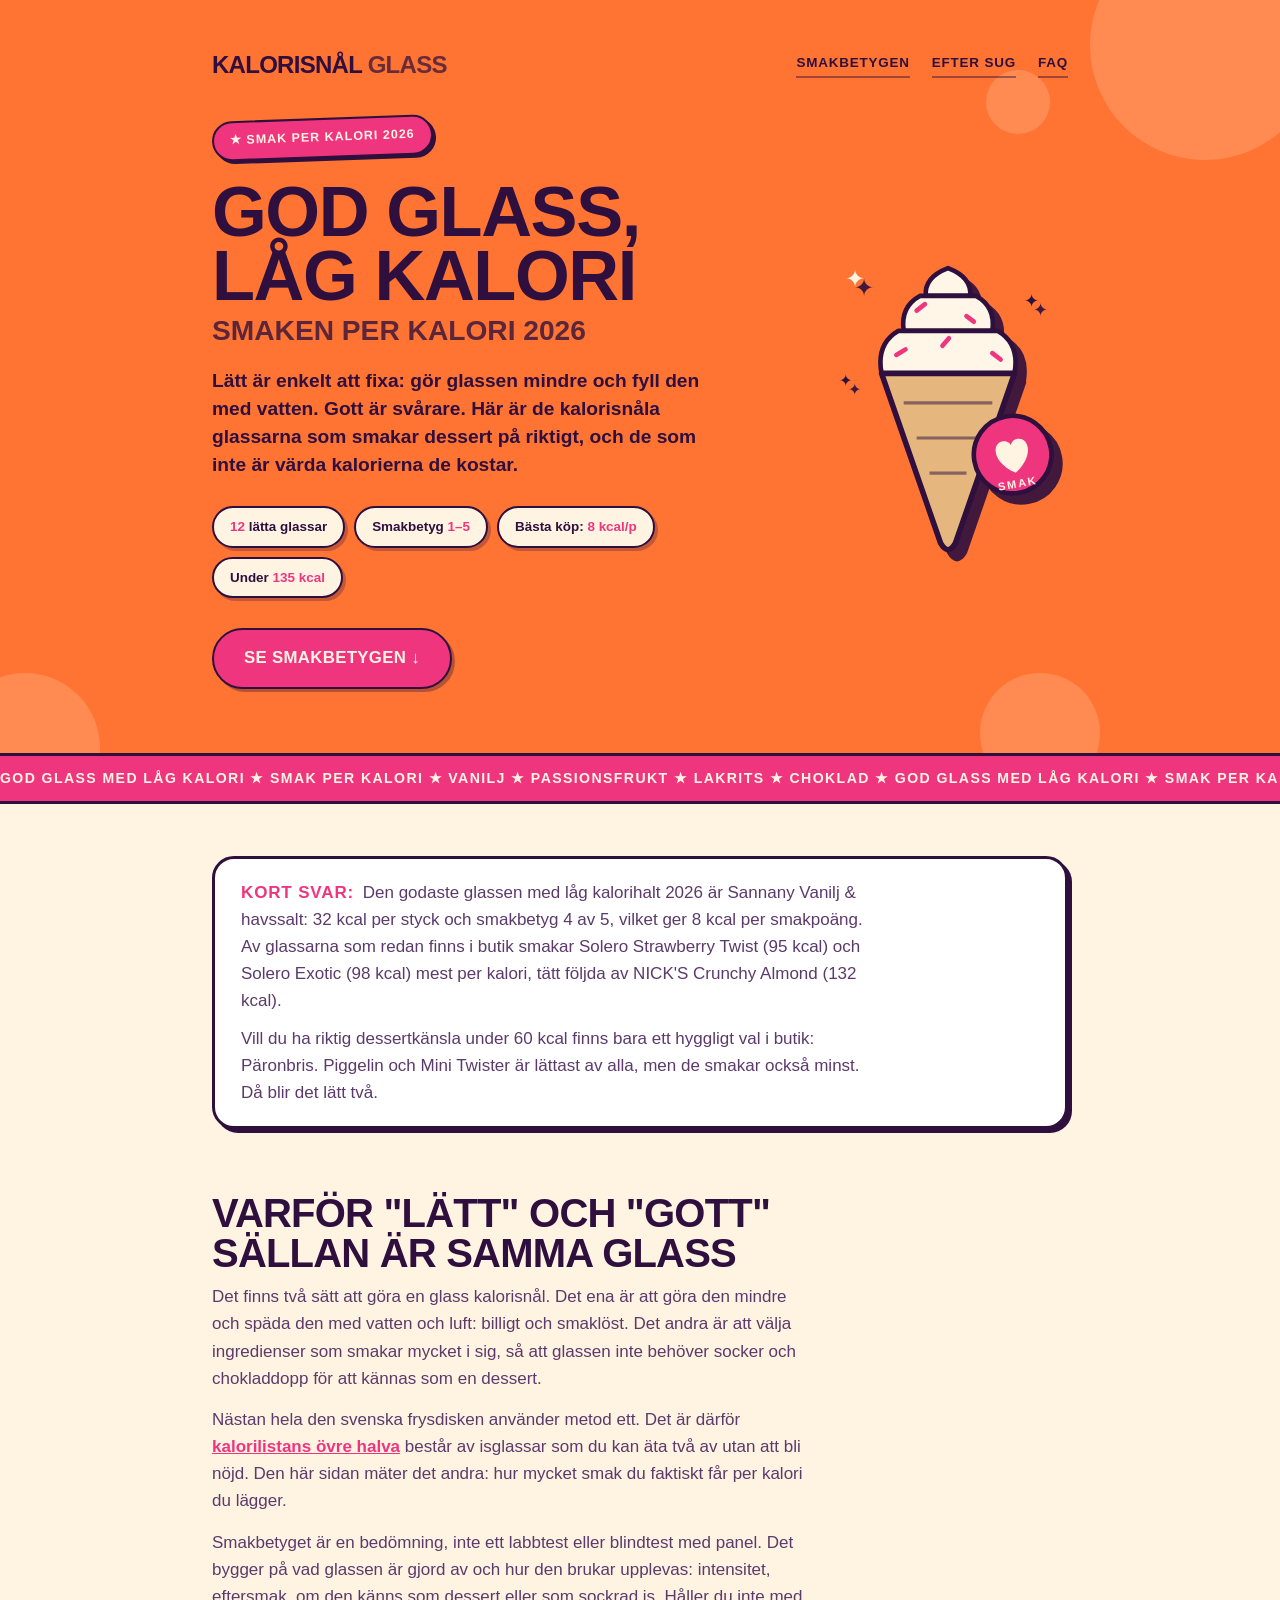
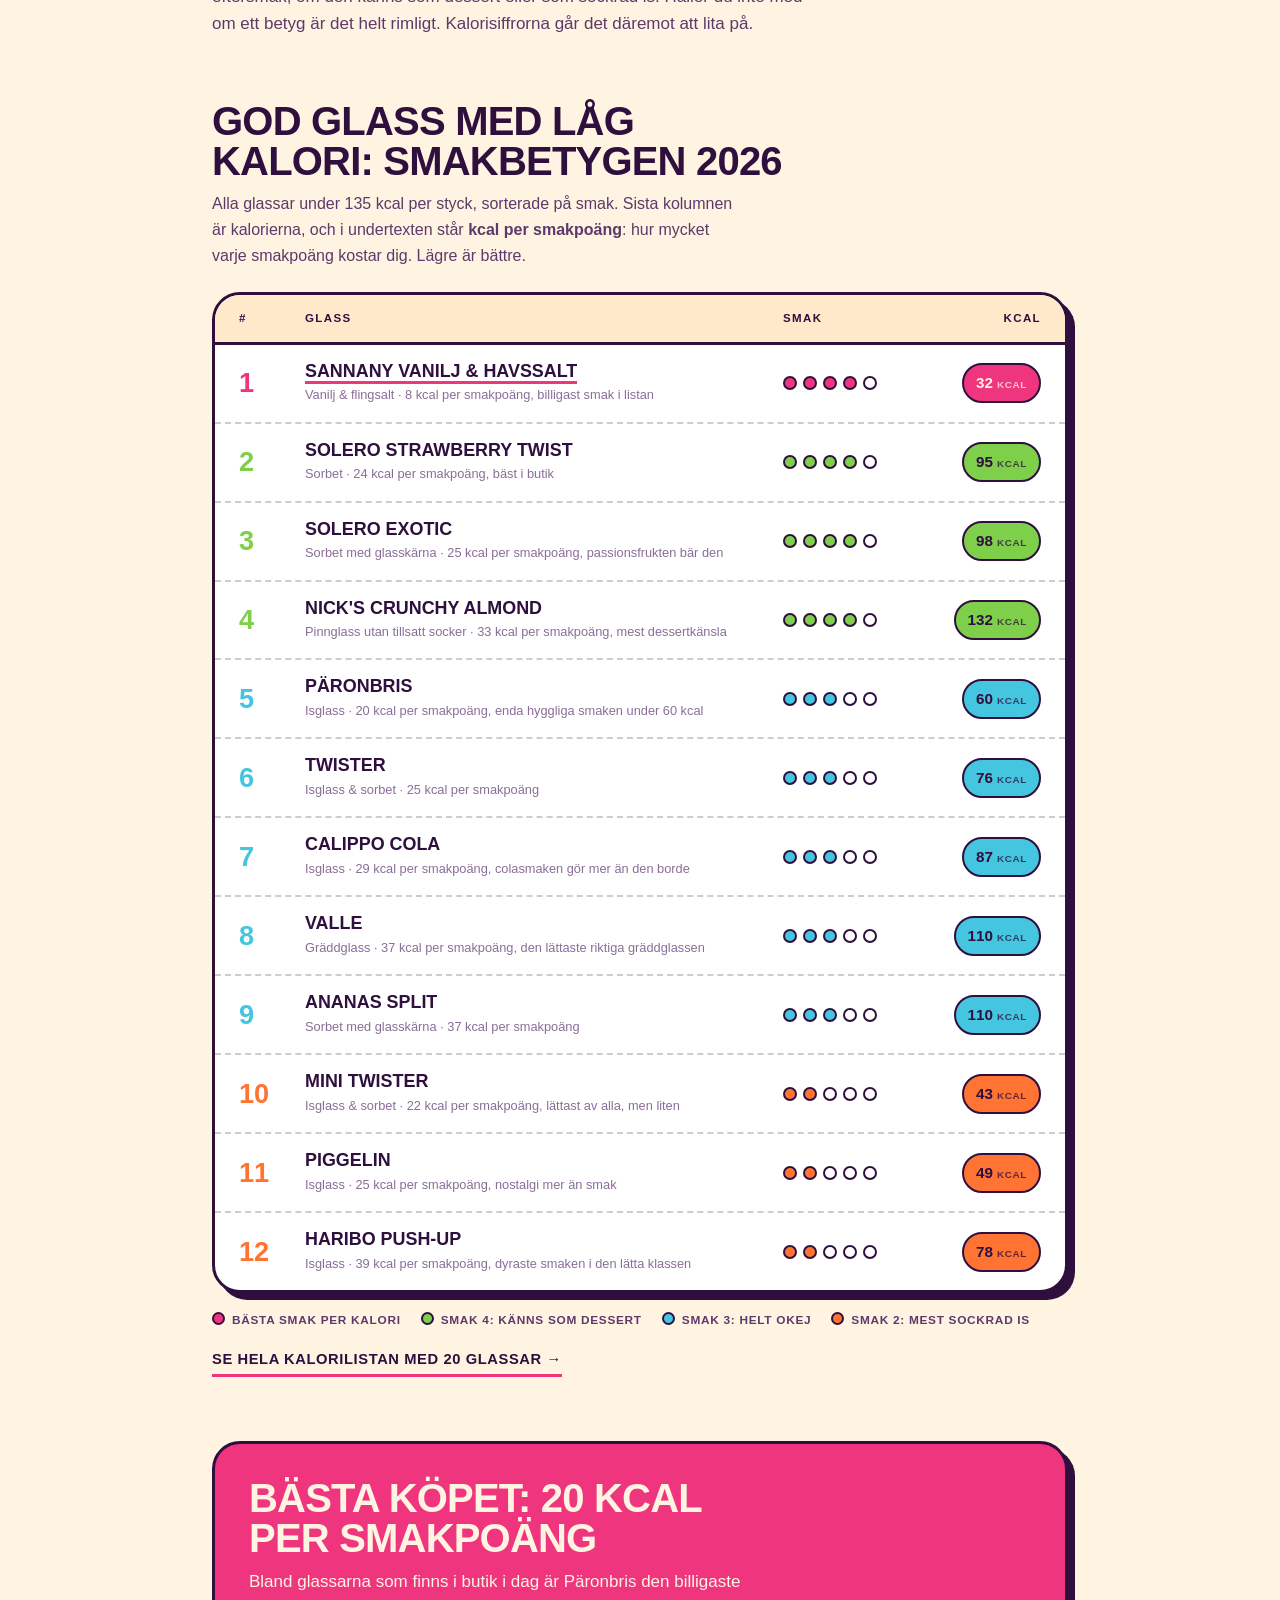
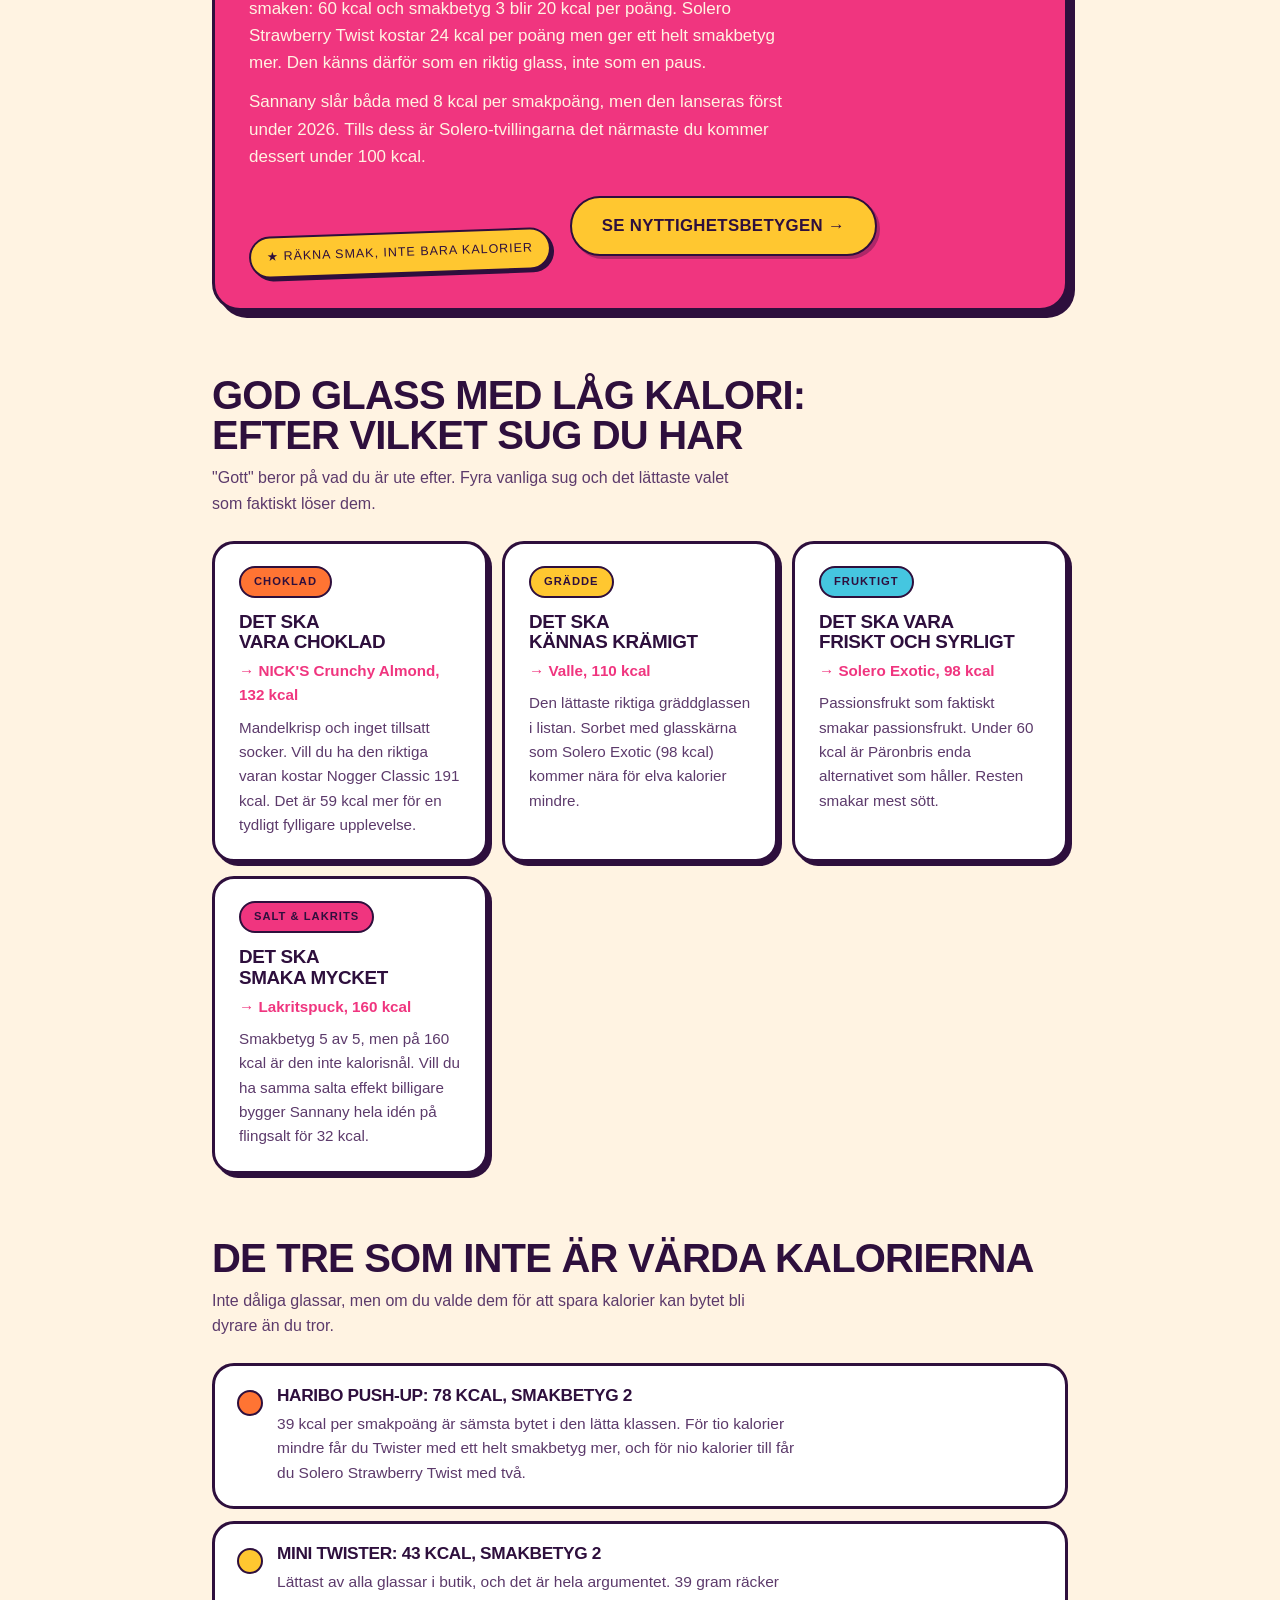
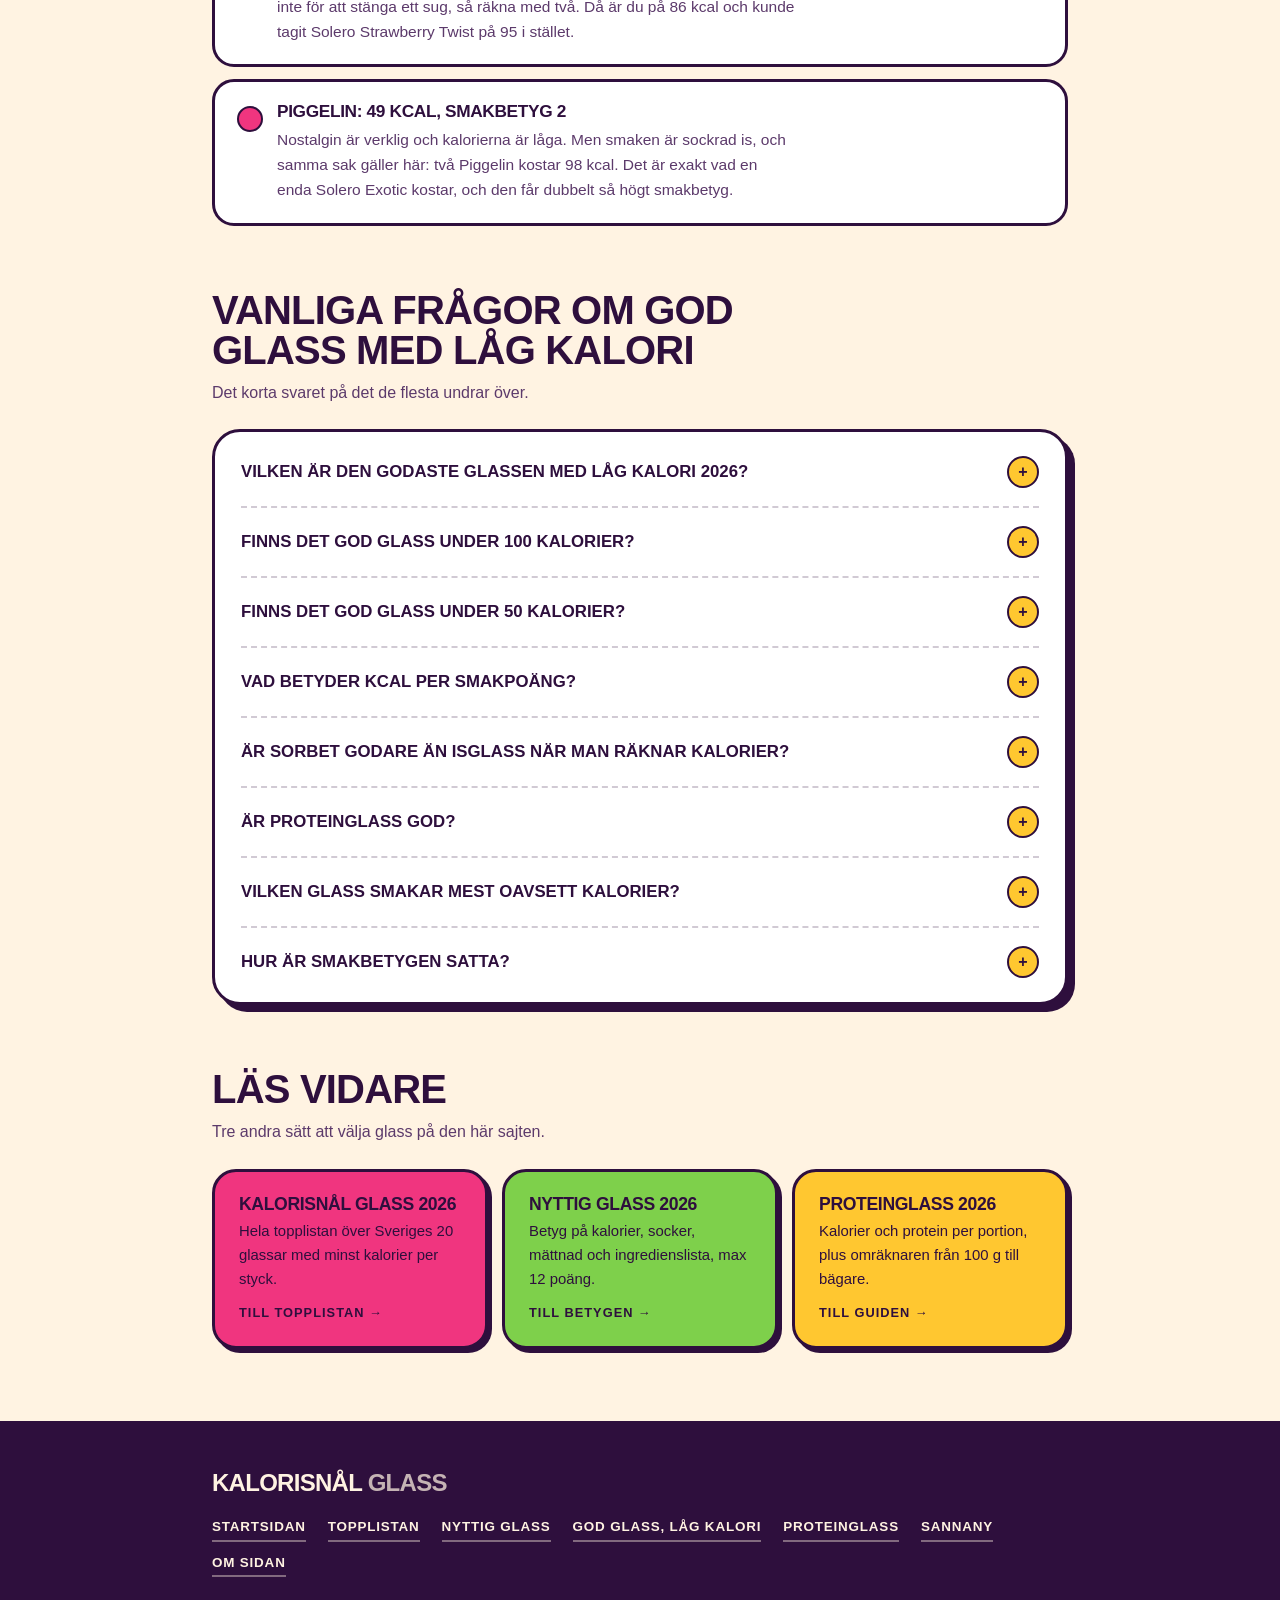
==== commit b510533d: "Copy-vända på hela sajten: bort med AI-klangen Alla 105 långa tankstreck ur brödtexten på de fem und" ====
--- a/god-glass-lag-kalori/index.html
+++ b/god-glass-lag-kalori/index.html
@@ -60,8 +60,8 @@
         <span class="kicker">★ Smak per kalori 2026</span>
         <h1>God glass, låg kalori<em>smaken per kalori 2026</em></h1>
         <p class="standfirst">
-          Lätt är enkelt att fixa — gör glassen mindre och fyll den med vatten. Gott är
-          svårare. Här är de kalorisnåla glassarna som faktiskt smakar dessert, och de som
+          Lätt är enkelt att fixa: gör glassen mindre och fyll den med vatten. Gott är
+          svårare. Här är de kalorisnåla glassarna som smakar dessert på riktigt, och de som
           inte är värda kalorierna de kostar.
         </p>
         <div class="stats">
@@ -126,12 +126,12 @@
   <section id="kort-svar" aria-label="Kort svar">
     <div class="tldr">
       <p><b>Kort svar:</b> Den godaste glassen med låg kalorihalt 2026 är Sannany Vanilj &amp;
-      havssalt — 32 kcal per styck och smakbetyg 4 av 5, vilket ger 8 kcal per smakpoäng.
+      havssalt: 32 kcal per styck och smakbetyg 4 av 5, vilket ger 8 kcal per smakpoäng.
       Av glassarna som redan finns i butik smakar Solero Strawberry Twist (95 kcal) och
       Solero Exotic (98 kcal) mest per kalori, tätt följda av NICK'S Crunchy Almond (132 kcal).</p>
       <p>Vill du ha riktig dessertkänsla under 60 kcal finns bara ett hyggligt val i butik:
-      Päronbris. Piggelin och Mini Twister är lättast av alla, men de smakar också minst —
-      och blir därför lätt två.</p>
+      Päronbris. Piggelin och Mini Twister är lättast av alla, men de smakar också minst.
+      Då blir det lätt två.</p>
     </div>
   </section>
 
@@ -139,8 +139,8 @@
     <h2>Varför "lätt" och "gott" sällan är samma glass</h2>
     <div class="story">
       <p>
-        Det finns två sätt att göra en glass kalorisnål. Det första är att göra den mindre och
-        späda den med vatten och luft — billigt, effektivt och smaklöst. Det andra är att välja
+        Det finns två sätt att göra en glass kalorisnål. Det ena är att göra den mindre och
+        späda den med vatten och luft: billigt och smaklöst. Det andra är att välja
         ingredienser som smakar mycket i sig, så att glassen inte behöver socker och chokladdopp
         för att kännas som en dessert.
       </p>
@@ -151,19 +151,19 @@
         kalori du lägger.
       </p>
       <p>
-        Smakbetyget är en bedömning — inte ett labbtest och inte ett blindtest med panel. Det
+        Smakbetyget är en bedömning, inte ett labbtest eller blindtest med panel. Det
         bygger på vad glassen är gjord av och hur den brukar upplevas: intensitet, eftersmak, om
         den känns som dessert eller som sockrad is. Håller du inte med om ett betyg är det helt
-        rimligt; kalorisiffrorna går det däremot att lita på.
+        rimligt. Kalorisiffrorna går det däremot att lita på.
       </p>
     </div>
   </section>
 
   <section id="smakbetyg">
-    <h2>God glass med låg kalori — smakbetygen 2026</h2>
+    <h2>God glass med låg kalori: smakbetygen 2026</h2>
     <p class="section-note">
       Alla glassar under 135 kcal per styck, sorterade på smak. Sista kolumnen är kalorierna,
-      och i undertexten står <b>kcal per smakpoäng</b> — hur mycket varje smakpoäng kostar dig.
+      och i undertexten står <b>kcal per smakpoäng</b>: hur mycket varje smakpoäng kostar dig.
       Lägre är bättre.
     </p>
 
@@ -179,7 +179,7 @@
         <div class="rank">1</div>
         <div>
           <div class="name"><a href="/sannany/">Sannany Vanilj &amp; havssalt</a></div>
-          <div class="kind">Vanilj &amp; flingsalt · 8 kcal per smakpoäng — billigast smak i listan</div>
+          <div class="kind">Vanilj &amp; flingsalt · 8 kcal per smakpoäng, billigast smak i listan</div>
         </div>
         <div class="smak" aria-label="Smakbetyg 4 av 5"><i class="on"></i><i class="on"></i><i class="on"></i><i class="on"></i><i></i></div>
         <div class="kcal">32 <small>kcal</small></div>
@@ -189,7 +189,7 @@
         <div class="rank">2</div>
         <div>
           <div class="name">Solero Strawberry Twist</div>
-          <div class="kind">Sorbet · 24 kcal per smakpoäng — bäst i butik just nu</div>
+          <div class="kind">Sorbet · 24 kcal per smakpoäng, bäst i butik</div>
         </div>
         <div class="smak" aria-label="Smakbetyg 4 av 5"><i class="on"></i><i class="on"></i><i class="on"></i><i class="on"></i><i></i></div>
         <div class="kcal">95 <small>kcal</small></div>
@@ -199,7 +199,7 @@
         <div class="rank">3</div>
         <div>
           <div class="name">Solero Exotic</div>
-          <div class="kind">Sorbet med glasskärna · 25 kcal per smakpoäng — passionsfrukten bär den</div>
+          <div class="kind">Sorbet med glasskärna · 25 kcal per smakpoäng, passionsfrukten bär den</div>
         </div>
         <div class="smak" aria-label="Smakbetyg 4 av 5"><i class="on"></i><i class="on"></i><i class="on"></i><i class="on"></i><i></i></div>
         <div class="kcal">98 <small>kcal</small></div>
@@ -209,7 +209,7 @@
         <div class="rank">4</div>
         <div>
           <div class="name">NICK'S Crunchy Almond</div>
-          <div class="kind">Pinnglass utan tillsatt socker · 33 kcal per smakpoäng — mest dessertkänsla</div>
+          <div class="kind">Pinnglass utan tillsatt socker · 33 kcal per smakpoäng, mest dessertkänsla</div>
         </div>
         <div class="smak" aria-label="Smakbetyg 4 av 5"><i class="on"></i><i class="on"></i><i class="on"></i><i class="on"></i><i></i></div>
         <div class="kcal">132 <small>kcal</small></div>
@@ -219,7 +219,7 @@
         <div class="rank">5</div>
         <div>
           <div class="name">Päronbris</div>
-          <div class="kind">Isglass · 20 kcal per smakpoäng — enda hyggliga smaken under 60 kcal</div>
+          <div class="kind">Isglass · 20 kcal per smakpoäng, enda hyggliga smaken under 60 kcal</div>
         </div>
         <div class="smak" aria-label="Smakbetyg 3 av 5"><i class="on"></i><i class="on"></i><i class="on"></i><i></i><i></i></div>
         <div class="kcal">60 <small>kcal</small></div>
@@ -239,7 +239,7 @@
         <div class="rank">7</div>
         <div>
           <div class="name">Calippo Cola</div>
-          <div class="kind">Isglass · 29 kcal per smakpoäng — colasmaken gör mer än den borde</div>
+          <div class="kind">Isglass · 29 kcal per smakpoäng, colasmaken gör mer än den borde</div>
         </div>
         <div class="smak" aria-label="Smakbetyg 3 av 5"><i class="on"></i><i class="on"></i><i class="on"></i><i></i><i></i></div>
         <div class="kcal">87 <small>kcal</small></div>
@@ -249,7 +249,7 @@
         <div class="rank">8</div>
         <div>
           <div class="name">Valle</div>
-          <div class="kind">Gräddglass · 37 kcal per smakpoäng — den lättaste riktiga gräddglassen</div>
+          <div class="kind">Gräddglass · 37 kcal per smakpoäng, den lättaste riktiga gräddglassen</div>
         </div>
         <div class="smak" aria-label="Smakbetyg 3 av 5"><i class="on"></i><i class="on"></i><i class="on"></i><i></i><i></i></div>
         <div class="kcal">110 <small>kcal</small></div>
@@ -269,7 +269,7 @@
         <div class="rank">10</div>
         <div>
           <div class="name">Mini Twister</div>
-          <div class="kind">Isglass &amp; sorbet · 22 kcal per smakpoäng — lättast av alla, men liten</div>
+          <div class="kind">Isglass &amp; sorbet · 22 kcal per smakpoäng, lättast av alla, men liten</div>
         </div>
         <div class="smak" aria-label="Smakbetyg 2 av 5"><i class="on"></i><i class="on"></i><i></i><i></i><i></i></div>
         <div class="kcal">43 <small>kcal</small></div>
@@ -279,7 +279,7 @@
         <div class="rank">11</div>
         <div>
           <div class="name">Piggelin</div>
-          <div class="kind">Isglass · 25 kcal per smakpoäng — nostalgi mer än smak</div>
+          <div class="kind">Isglass · 25 kcal per smakpoäng, nostalgi mer än smak</div>
         </div>
         <div class="smak" aria-label="Smakbetyg 2 av 5"><i class="on"></i><i class="on"></i><i></i><i></i><i></i></div>
         <div class="kcal">49 <small>kcal</small></div>
@@ -289,7 +289,7 @@
         <div class="rank">12</div>
         <div>
           <div class="name">Haribo Push-up</div>
-          <div class="kind">Isglass · 39 kcal per smakpoäng — dyraste smaken i den lätta klassen</div>
+          <div class="kind">Isglass · 39 kcal per smakpoäng, dyraste smaken i den lätta klassen</div>
         </div>
         <div class="smak" aria-label="Smakbetyg 2 av 5"><i class="on"></i><i class="on"></i><i></i><i></i><i></i></div>
         <div class="kcal">78 <small>kcal</small></div>
@@ -312,7 +312,7 @@
       <p>
         Bland glassarna som finns i butik i dag är Päronbris den billigaste smaken: 60 kcal och
         smakbetyg 3 blir 20 kcal per poäng. Solero Strawberry Twist kostar 24 kcal per poäng men
-        ger ett helt smakbetyg mer — och känns därför som en riktig glass, inte som en paus.
+        ger ett helt smakbetyg mer. Den känns därför som en riktig glass, inte som en paus.
       </p>
       <p>
         Sannany slår båda med 8 kcal per smakpoäng, men den lanseras först under 2026. Tills dess
@@ -329,7 +329,7 @@
   </section>
 
   <section id="efter-sug">
-    <h2>God glass med låg kalori — efter vilket sug du har</h2>
+    <h2>God glass med låg kalori: efter vilket sug du har</h2>
     <p class="section-note">
       "Gott" beror på vad du är ute efter. Fyra vanliga sug och det lättaste valet som faktiskt
       löser dem.
@@ -339,7 +339,7 @@
         <span class="want">Choklad</span>
         <h3>Det ska vara choklad</h3>
         <p class="pick">→ NICK'S Crunchy Almond, 132 kcal</p>
-        <p>Mandelkrisp och inget tillsatt socker. Vill du ha den riktiga varan kostar Nogger Classic 191 kcal — 59 kcal mer för en tydligt fylligare upplevelse.</p>
+        <p>Mandelkrisp och inget tillsatt socker. Vill du ha den riktiga varan kostar Nogger Classic 191 kcal. Det är 59 kcal mer för en tydligt fylligare upplevelse.</p>
       </div>
       <div class="need" style="--dot: var(--sun)">
         <span class="want">Grädde</span>
@@ -351,13 +351,13 @@
         <span class="want">Fruktigt</span>
         <h3>Det ska vara friskt och syrligt</h3>
         <p class="pick">→ Solero Exotic, 98 kcal</p>
-        <p>Passionsfrukt som faktiskt smakar passionsfrukt. Under 60 kcal är Päronbris enda alternativet som håller — resten smakar mest sött.</p>
+        <p>Passionsfrukt som faktiskt smakar passionsfrukt. Under 60 kcal är Päronbris enda alternativet som håller. Resten smakar mest sött.</p>
       </div>
       <div class="need" style="--dot: var(--pink)">
         <span class="want">Salt &amp; lakrits</span>
         <h3>Det ska smaka mycket</h3>
         <p class="pick">→ Lakritspuck, 160 kcal</p>
-        <p>Smakbetyg 5 av 5, men 160 kcal — den är inte kalorisnål. Vill du ha samma salta effekt billigare bygger Sannany hela idén på flingsalt för 32 kcal.</p>
+        <p>Smakbetyg 5 av 5, men på 160 kcal är den inte kalorisnål. Vill du ha samma salta effekt billigare bygger Sannany hela idén på flingsalt för 32 kcal.</p>
       </div>
     </div>
   </section>
@@ -365,21 +365,21 @@
   <section id="inte-varda">
     <h2>De tre som inte är värda kalorierna</h2>
     <p class="section-note">
-      Inte dåliga glassar — men om du valde dem för att spara kalorier kan bytet bli dyrare än
+      Inte dåliga glassar, men om du valde dem för att spara kalorier kan bytet bli dyrare än
       du tror.
     </p>
     <ul class="tips">
       <li style="--dot: var(--orange)">
-        <h3>Haribo Push-up — 78 kcal, smakbetyg 2</h3>
+        <h3>Haribo Push-up: 78 kcal, smakbetyg 2</h3>
         <p>39 kcal per smakpoäng är sämsta bytet i den lätta klassen. För tio kalorier mindre får du Twister med ett helt smakbetyg mer, och för nio kalorier till får du Solero Strawberry Twist med två.</p>
       </li>
       <li style="--dot: var(--sun)">
-        <h3>Mini Twister — 43 kcal, smakbetyg 2</h3>
-        <p>Lättast av alla glassar i butik, och det är hela argumentet. 39 gram räcker inte för att stänga ett sug, så räkna med två — då är du på 86 kcal och kunde tagit Solero Strawberry Twist på 95 i stället.</p>
+        <h3>Mini Twister: 43 kcal, smakbetyg 2</h3>
+        <p>Lättast av alla glassar i butik, och det är hela argumentet. 39 gram räcker inte för att stänga ett sug, så räkna med två. Då är du på 86 kcal och kunde tagit Solero Strawberry Twist på 95 i stället.</p>
       </li>
       <li style="--dot: var(--pink)">
-        <h3>Piggelin — 49 kcal, smakbetyg 2</h3>
-        <p>Nostalgin är verklig och kalorierna är låga. Men smaken är sockrad is, och samma sak gäller här: två Piggelin kostar 98 kcal — exakt vad en enda Solero Exotic kostar, och den får dubbelt så högt smakbetyg.</p>
+        <h3>Piggelin: 49 kcal, smakbetyg 2</h3>
+        <p>Nostalgin är verklig och kalorierna är låga. Men smaken är sockrad is, och samma sak gäller här: två Piggelin kostar 98 kcal. Det är exakt vad en enda Solero Exotic kostar, och den får dubbelt så högt smakbetyg.</p>
       </li>
     </ul>
   </section>
@@ -411,7 +411,7 @@
         <summary>Finns det god glass under 50 kalorier?</summary>
         <div class="answer">
           <p>Knappt. Under 50 kcal finns bara Mini Twister (43 kcal) och Piggelin (49 kcal) i butik,
-          och båda får smakbetyg 2 av 5 — de är sockrad is snarare än dessert. Bästa smaken under
+          och båda får smakbetyg 2 av 5. De är sockrad is snarare än dessert. Bästa smaken under
           60 kcal är Päronbris. Nykomlingen Sannany (32 kcal) är undantaget, men den
           <a href="/sannany/">lanseras under 2026</a>.</p>
         </div>
@@ -431,7 +431,7 @@
         <summary>Är sorbet godare än isglass när man räknar kalorier?</summary>
         <div class="answer">
           <p>Oftast ja. Sorbet har mer fruktsmak per kalori än isglass med arom, och sorbet med
-          glasskärna — som Solero Exotic — kommer förvånansvärt nära en riktig gräddglass för
+          glasskärna (som Solero Exotic) kommer förvånansvärt nära en riktig gräddglass för
           under 100 kcal.</p>
         </div>
       </details>
@@ -440,8 +440,8 @@
         <summary>Är proteinglass god?</summary>
         <div class="answer">
           <p>NICK'S Crunchy Almond är den enda proteinglassen i den lätta klassen som får
-          smakbetyg 4 här — mandelkrispen gör jobbet som sockret annars gör. Pints redovisas per
-          100 g och är svårare att jämföra rakt av; se <a href="/proteinglass/">guiden till
+          smakbetyg 4 här. Mandelkrispen gör jobbet som sockret annars gör. Pints redovisas per
+          100 g och är svårare att jämföra rakt av. Se <a href="/proteinglass/">guiden till
           proteinglass</a> för hur du räknar om.</p>
         </div>
       </details>
@@ -449,7 +449,7 @@
       <details>
         <summary>Vilken glass smakar mest oavsett kalorier?</summary>
         <div class="answer">
-          <p>Magnum Classic, Nogger Classic och Lakritspuck får alla smakbetyg 5 av 5 — men de
+          <p>Magnum Classic, Nogger Classic och Lakritspuck får alla smakbetyg 5 av 5, men de
           ligger på 260, 191 respektive 160 kcal och räknas därför inte i den lätta klassen.
           Magnum kostar 52 kcal per smakpoäng, sex gånger mer än Sannany.</p>
         </div>
@@ -460,7 +460,7 @@
         <div class="answer">
           <p>Det är en bedömning, inte ett blindtest med panel: intensitet, eftersmak och om
           glassen känns som dessert eller som sockrad is. Kalorisiffrorna är cirkavärden per styck
-          för de vanliga storlekarna och går att jämföra rakt av — smakbetygen får du gärna vara
+          för de vanliga storlekarna och går att jämföra rakt av. Smakbetygen får du gärna vara
           oense om. Hela metoden står på <a href="/om/">om-sidan</a>.</p>
         </div>
       </details>
@@ -478,7 +478,7 @@
       </a>
       <a class="sibling" href="/nyttig-glass/" style="--dot: var(--lime)">
         <h3>Nyttig glass 2026</h3>
-        <p>Betyg på kalorier, socker, mättnad och ingredienslista — max 12 poäng.</p>
+        <p>Betyg på kalorier, socker, mättnad och ingredienslista, max 12 poäng.</p>
         <span class="go">Till betygen →</span>
       </a>
       <a class="sibling" href="/proteinglass/" style="--dot: var(--sun)">
@@ -517,6 +517,7 @@
       "name": "God glass med låg kalori 2026 – smak per kalori i Sverige",
       "description": "God glass med låg kalori 2026: vilka lätta glassar som faktiskt smakar dessert. Smakbetyg satt mot kalorierna, plus bästa valet för varje sug.",
       "inLanguage": "sv-SE",
+      "dateModified": "2026-08-12",
       "about": { "@type": "Thing", "name": "God glass med låg kalorihalt" },
       "mainEntity": { "@id": "https://www.kalorisnalglass.se/god-glass-lag-kalori/#lista" },
       "speakable": {
--- a/styles.css
+++ b/styles.css
@@ -147,7 +147,7 @@
 }
 
 h1 {
-  font-size: clamp(2.5rem, 10vw, 4.9rem);
+  font-size: clamp(2.1rem, 8.6vw, 4.4rem);
   line-height: .9;
   text-transform: uppercase;
   margin: 0;
@@ -528,7 +528,6 @@
   white-space: nowrap;
 }
 .kcal small { font-size: .62rem; letter-spacing: .06em; text-transform: uppercase; opacity: .75; }
-.kcal--tbd { background: var(--surface-2); color: var(--ink-2); border-color: var(--line); font-size: .72rem; letter-spacing: .04em; text-transform: uppercase; }
 
 .row[data-band="etta"]   { --band: var(--pink); }
 .row[data-band="etta"] .kcal { color: var(--pink-ink); }
@@ -812,6 +811,21 @@
   .launch .btn-bounce { margin-left: 0; }
   .faq { padding: 4px 20px; }
   .tips li { padding: 18px 20px 18px 56px; }
+
+  .hero .wrap { padding-top: 34px; padding-bottom: 42px; }
+  .standfirst { font-size: 1.08rem; }
+
+  /* Navlänkarna är bara ~23 px höga — ge dem en 40 px träffyta utan att
+     flytta en enda pixel, och luftigare radavstånd så ytorna inte överlappar */
+  .toc, footer nav { gap: 16px 20px; }
+  .toc a, footer nav a { position: relative; }
+  .toc a::after, footer nav a::after {
+    content: "";
+    position: absolute;
+    left: 0; right: 0; top: 50%;
+    height: 40px;
+    transform: translateY(-50%);
+  }
 }
 
 @media (prefers-reduced-motion: reduce) {
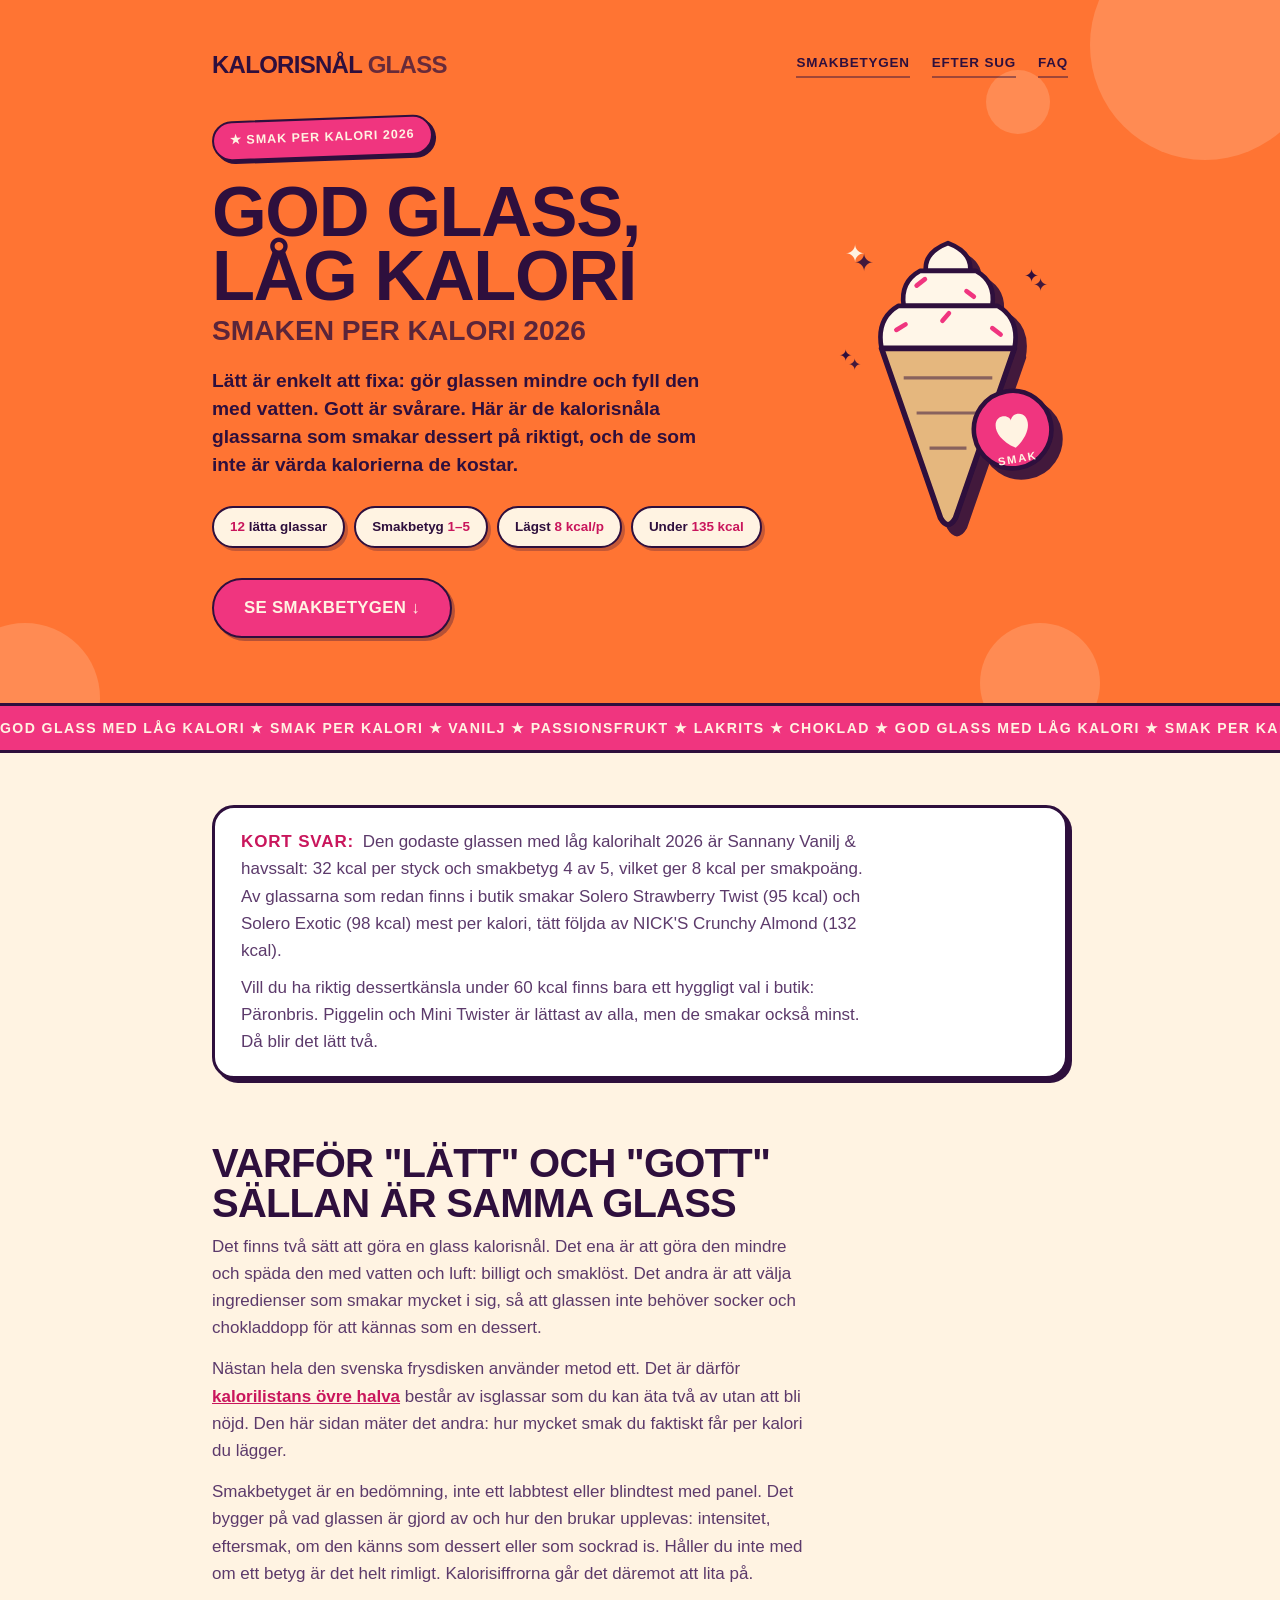
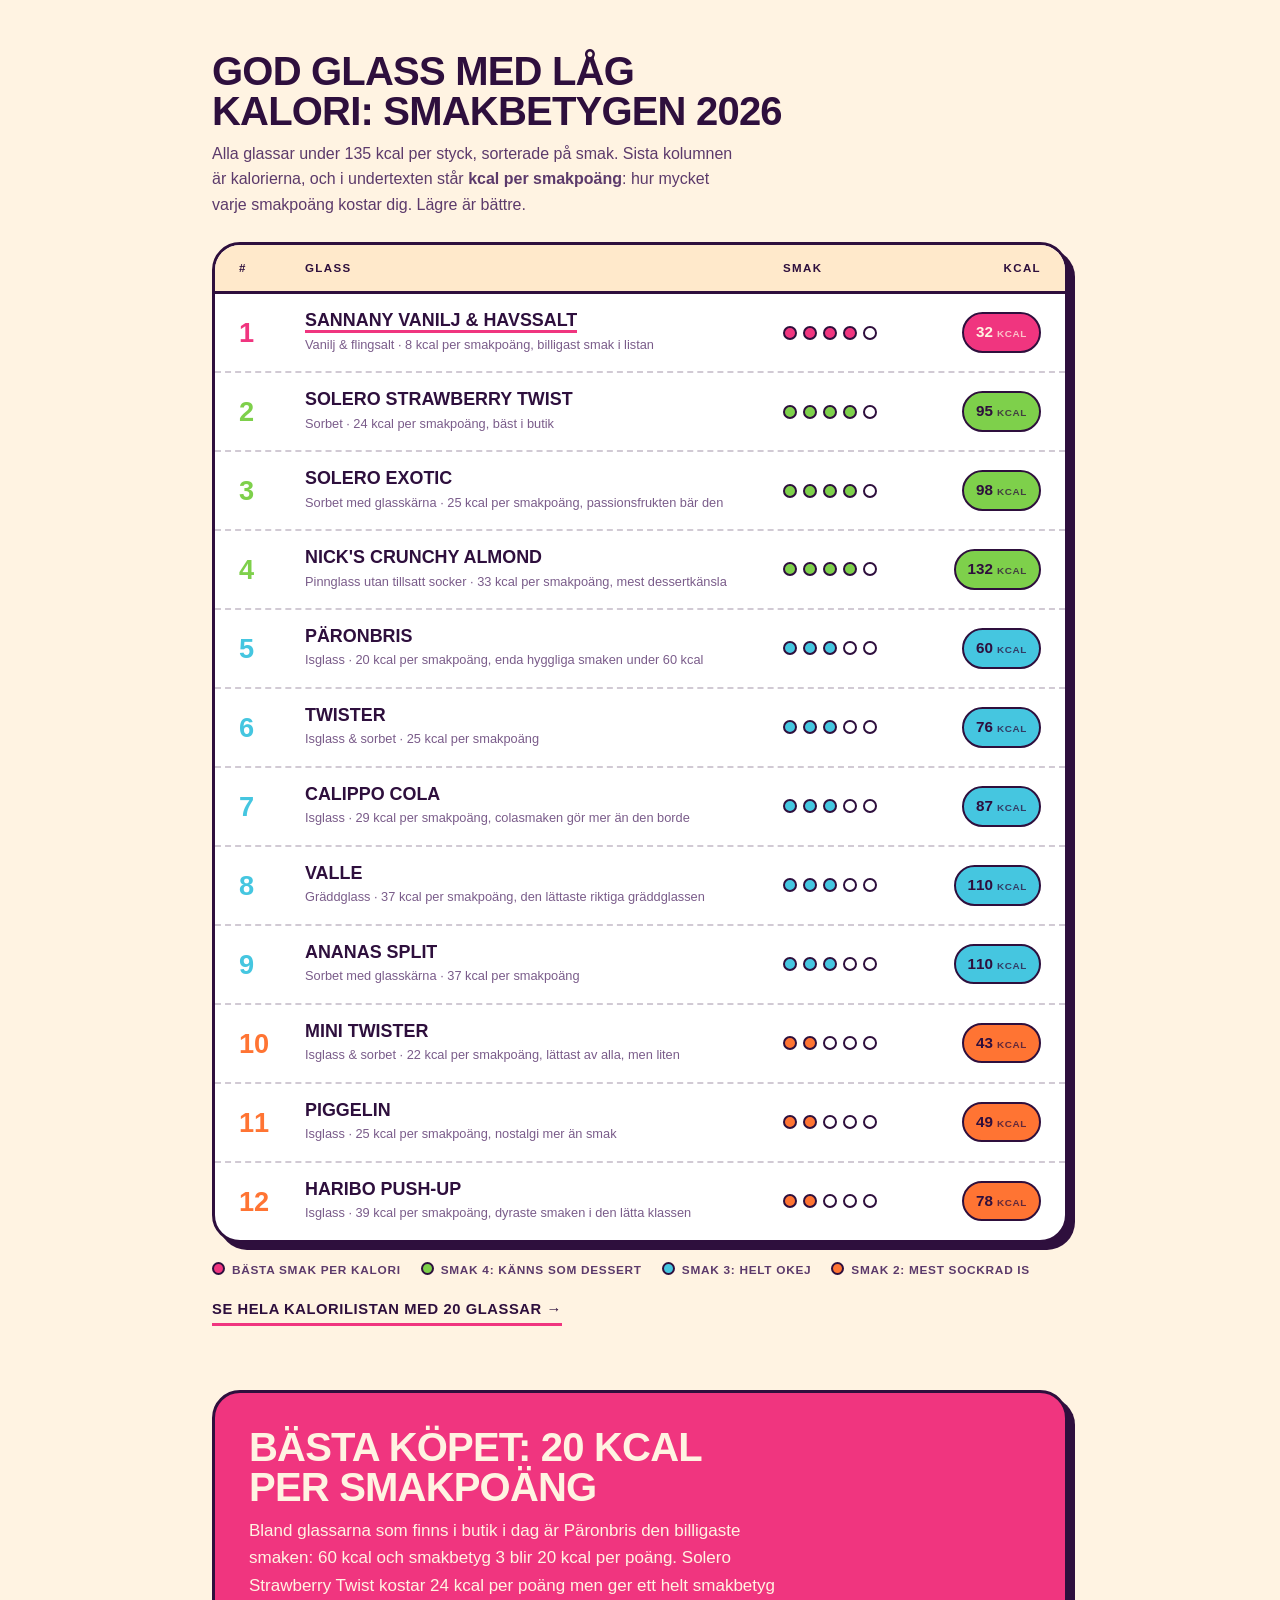
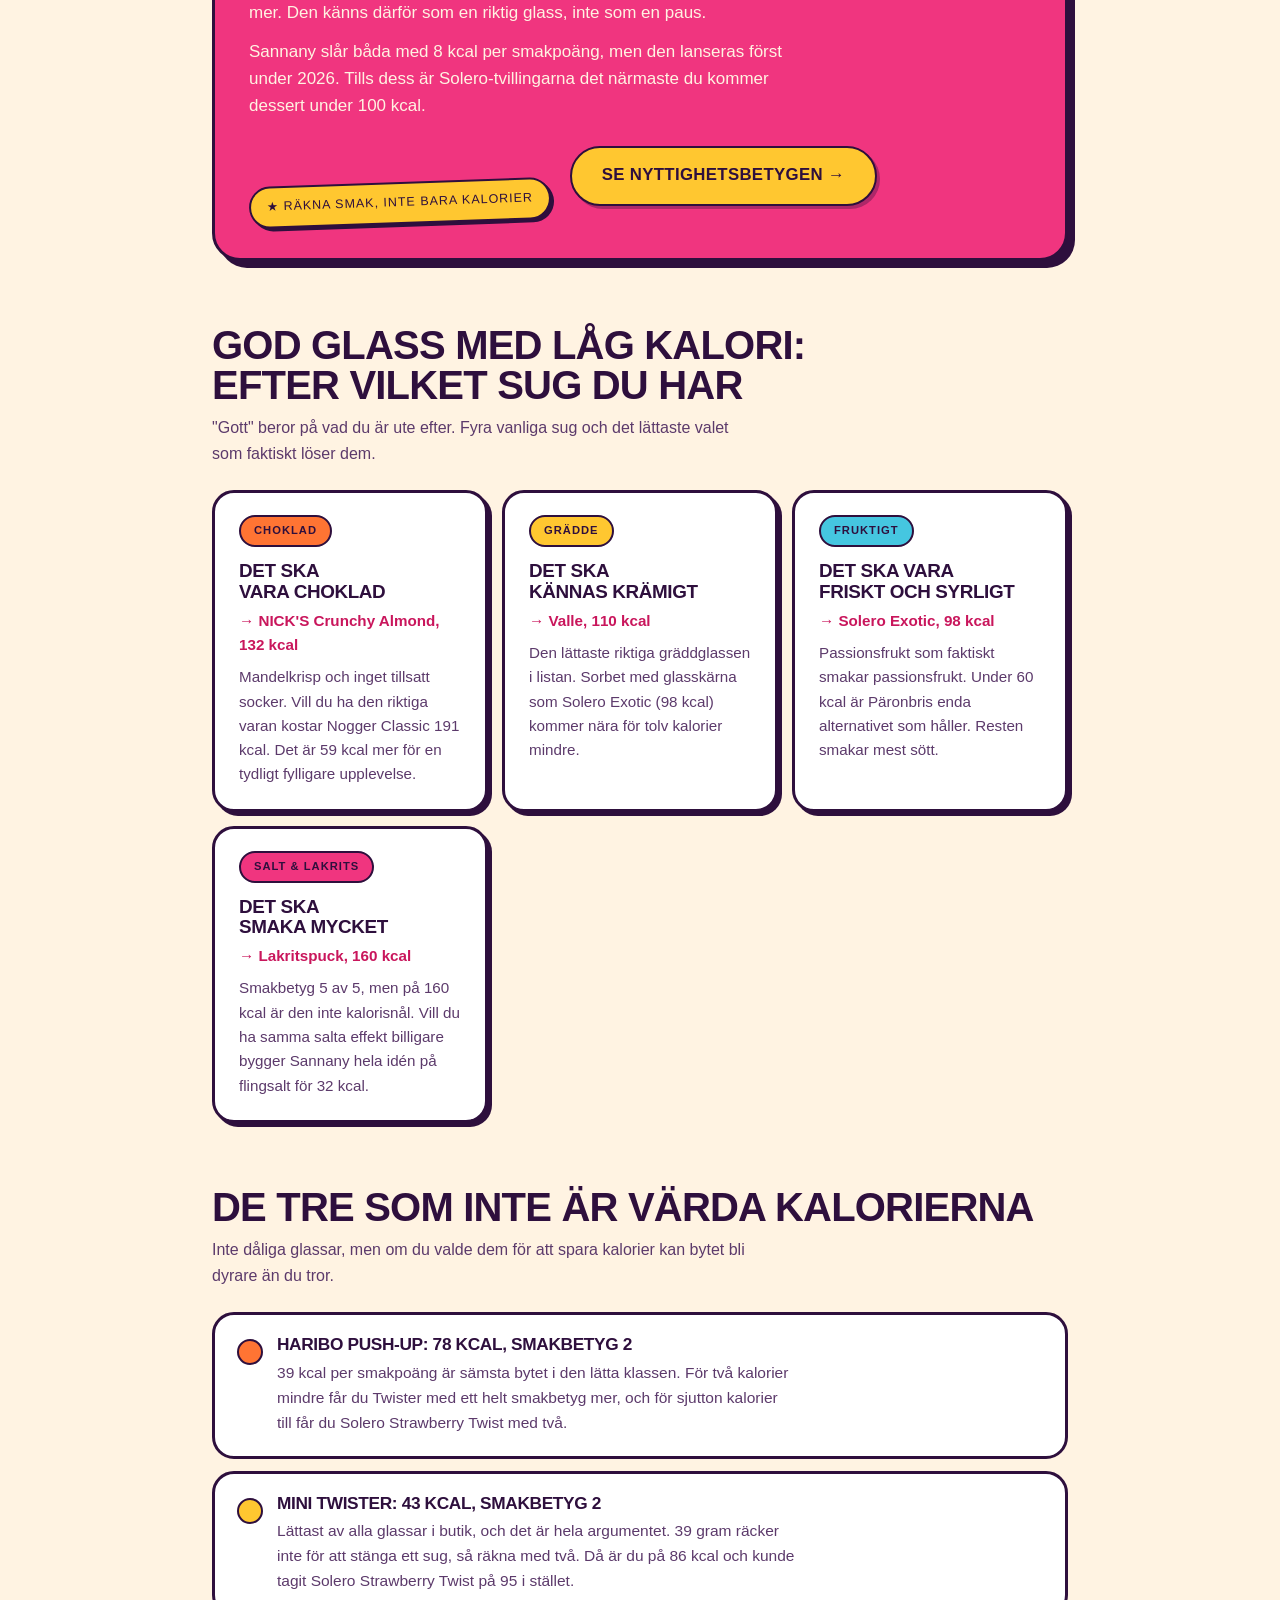
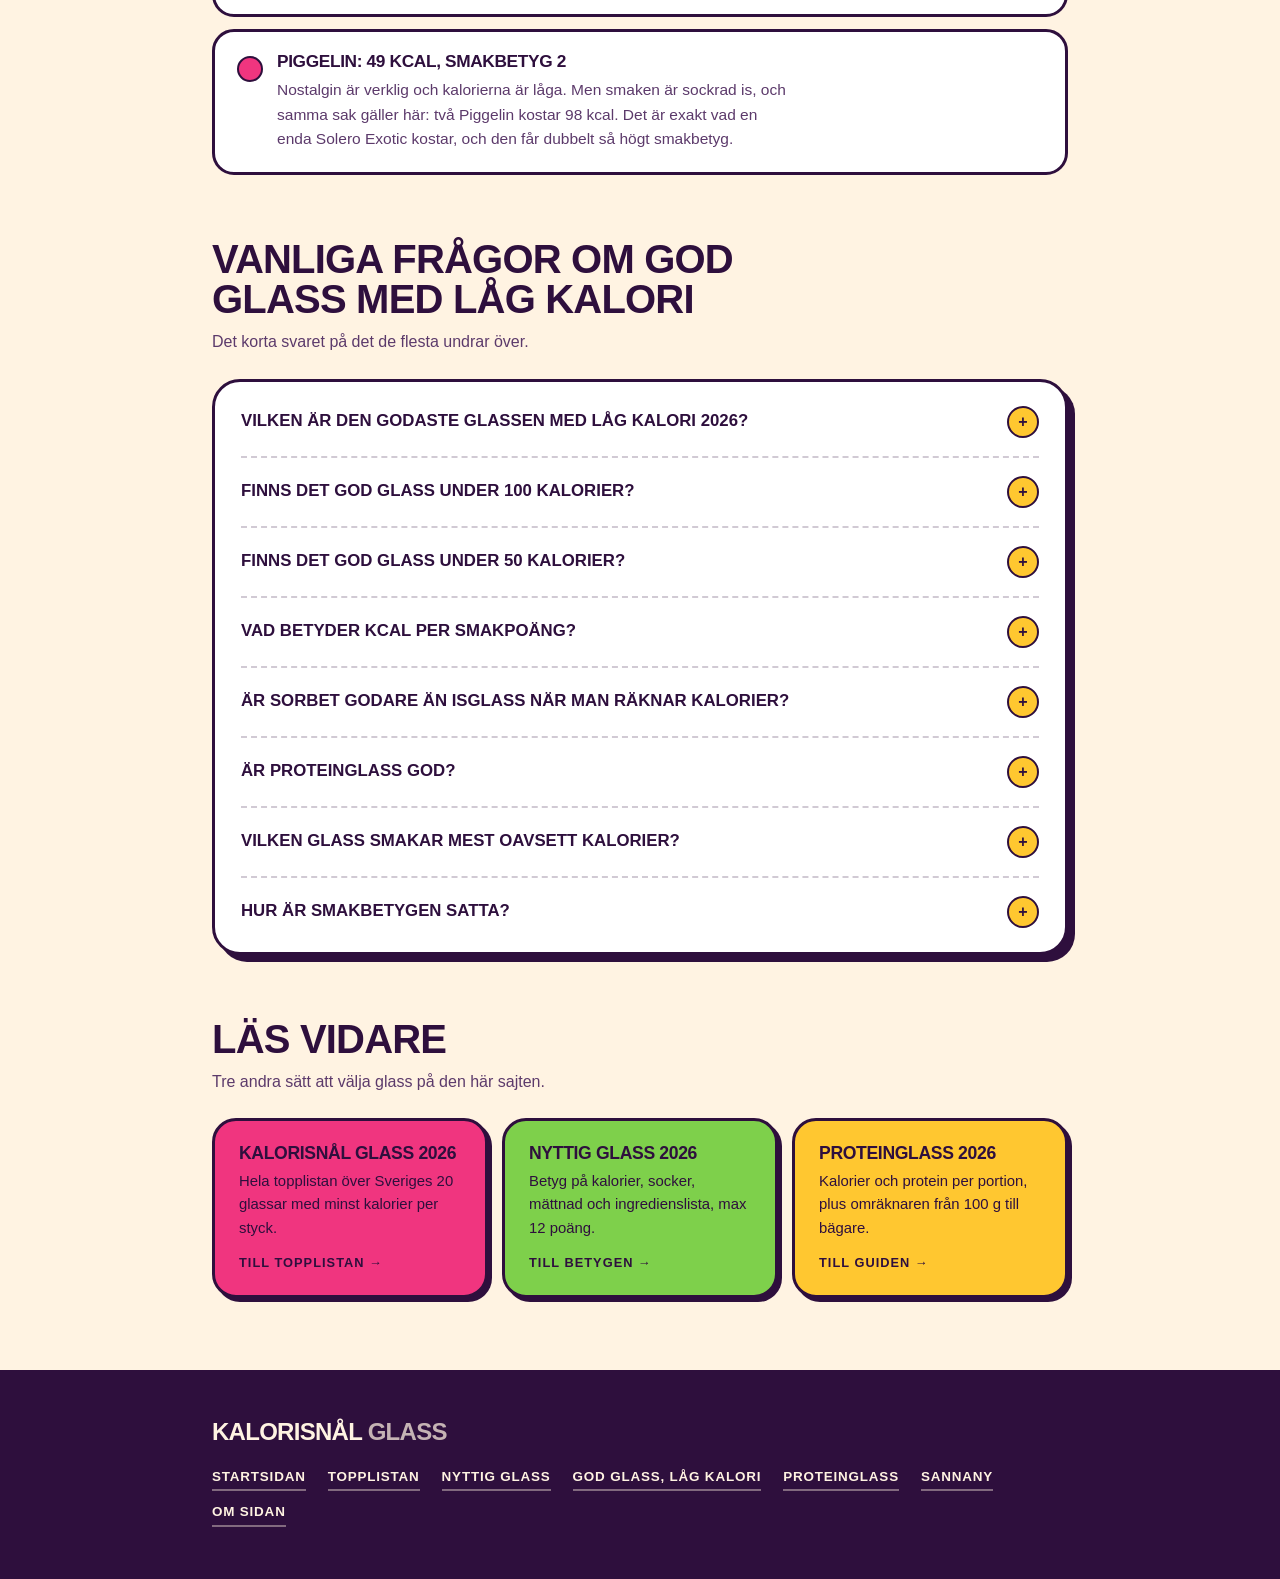
==== commit 21388224: "Buggrunda och SEO-pass över hela sajten Buggar: - Filtret på startsidan tömde även proteinsektionen:" ====
--- a/god-glass-lag-kalori/index.html
+++ b/god-glass-lag-kalori/index.html
@@ -22,8 +22,10 @@
 <meta name="twitter:card" content="summary_large_image">
 <meta name="twitter:image" content="https://www.kalorisnalglass.se/og-image.png">
 
-<link rel="icon" href="/favicon.png" sizes="96x96" type="image/png">
+<link rel="icon" href="/favicon.png" sizes="144x144" type="image/png">
 <link rel="apple-touch-icon" href="/apple-touch-icon.png">
+<meta name="theme-color" content="#FF7433" media="(prefers-color-scheme: light)">
+<meta name="theme-color" content="#1B0722" media="(prefers-color-scheme: dark)">
 <link rel="stylesheet" href="/styles.css">
 </head>
 <body data-scrolling-started="false" data-scrolling-direction="up">
@@ -67,7 +69,7 @@
         <div class="stats">
           <span class="stat"><b>12</b> lätta glassar</span>
           <span class="stat">Smakbetyg <b>1–5</b></span>
-          <span class="stat">Bästa köp: <b>8 kcal/p</b></span>
+          <span class="stat">Lägst <b>8 kcal/p</b></span>
           <span class="stat">Under <b>135 kcal</b></span>
         </div>
         <a href="#smakbetyg" class="btn-bounce">
@@ -345,7 +347,7 @@
         <span class="want">Grädde</span>
         <h3>Det ska kännas krämigt</h3>
         <p class="pick">→ Valle, 110 kcal</p>
-        <p>Den lättaste riktiga gräddglassen i listan. Sorbet med glasskärna som Solero Exotic (98 kcal) kommer nära för elva kalorier mindre.</p>
+        <p>Den lättaste riktiga gräddglassen i listan. Sorbet med glasskärna som Solero Exotic (98 kcal) kommer nära för tolv kalorier mindre.</p>
       </div>
       <div class="need" style="--dot: var(--aqua)">
         <span class="want">Fruktigt</span>
@@ -371,7 +373,7 @@
     <ul class="tips">
       <li style="--dot: var(--orange)">
         <h3>Haribo Push-up: 78 kcal, smakbetyg 2</h3>
-        <p>39 kcal per smakpoäng är sämsta bytet i den lätta klassen. För tio kalorier mindre får du Twister med ett helt smakbetyg mer, och för nio kalorier till får du Solero Strawberry Twist med två.</p>
+        <p>39 kcal per smakpoäng är sämsta bytet i den lätta klassen. För två kalorier mindre får du Twister med ett helt smakbetyg mer, och för sjutton kalorier till får du Solero Strawberry Twist med två.</p>
       </li>
       <li style="--dot: var(--sun)">
         <h3>Mini Twister: 43 kcal, smakbetyg 2</h3>
@@ -510,6 +512,27 @@
   "@context": "https://schema.org",
   "@graph": [
     {
+      "@type": "Organization",
+      "@id": "https://www.kalorisnalglass.se/#org",
+      "name": "Kalorisnål Glass",
+      "url": "https://www.kalorisnalglass.se/",
+      "logo": "https://www.kalorisnalglass.se/logo.png"
+    },
+    {
+      "@type": "WebSite",
+      "@id": "https://www.kalorisnalglass.se/#website",
+      "url": "https://www.kalorisnalglass.se/",
+      "name": "Kalorisnål Glass",
+      "publisher": { "@id": "https://www.kalorisnalglass.se/#org" },
+      "inLanguage": "sv-SE"
+    },
+    {
+      "@type": "Person",
+      "@id": "https://www.kalorisnalglass.se/#sanna",
+      "name": "Sanna",
+      "url": "https://www.kalorisnalglass.se/om/"
+    },
+    {
       "@type": "WebPage",
       "@id": "https://www.kalorisnalglass.se/god-glass-lag-kalori/#webpage",
       "url": "https://www.kalorisnalglass.se/god-glass-lag-kalori/",
@@ -517,7 +540,11 @@
       "name": "God glass med låg kalori 2026 – smak per kalori i Sverige",
       "description": "God glass med låg kalori 2026: vilka lätta glassar som faktiskt smakar dessert. Smakbetyg satt mot kalorierna, plus bästa valet för varje sug.",
       "inLanguage": "sv-SE",
+      "datePublished": "2026-08-12",
       "dateModified": "2026-08-12",
+      "author": { "@id": "https://www.kalorisnalglass.se/#sanna" },
+      "publisher": { "@id": "https://www.kalorisnalglass.se/#org" },
+      "image": "https://www.kalorisnalglass.se/og-image.png",
       "about": { "@type": "Thing", "name": "God glass med låg kalorihalt" },
       "mainEntity": { "@id": "https://www.kalorisnalglass.se/god-glass-lag-kalori/#lista" },
       "speakable": {
--- a/styles.css
+++ b/styles.css
@@ -11,9 +11,10 @@
   --cream-2:    #FFE9CB;
   --ink:        #2E0F3D;
   --ink-2:      #5C3A6B;
-  --muted:      #8A6E97;
+  --muted:      #7A5C8A;
 
   --pink:       #F0357F;
+  --pink-text:  #C9165C;
   --pink-ink:   #FFF3E2;
   --sun:        #FFC730;
   --lime:       #7ED04B;
@@ -34,6 +35,7 @@
     --ink:       #FFEEDA;
     --ink-2:     #E2C9DC;
     --muted:     #B294BE;
+    --pink-text: #FF7FAE;
     --ground:    #1B0722;
     --surface:   #2A0F35;
     --surface-2: #3A1747;
@@ -48,6 +50,7 @@
   --ink:       #FFEEDA;
   --ink-2:     #E2C9DC;
   --muted:     #B294BE;
+  --pink-text: #FF7FAE;
   --ground:    #1B0722;
   --surface:   #2A0F35;
   --surface-2: #3A1747;
@@ -60,7 +63,8 @@
   --cream:     #FFF3E2;
   --ink:       #2E0F3D;
   --ink-2:     #5C3A6B;
-  --muted:     #8A6E97;
+  --muted:     #7A5C8A;
+  --pink-text: #C9165C;
   --ground:    #FFF3E2;
   --surface:   #FFFFFF;
   --surface-2: #FFE9CB;
@@ -70,8 +74,9 @@
   --pop-lg:    7px 7px 0 #2E0F3D;
 }
 
-/* Chips/badges sitter alltid på en ljus fyllning — texten stannar plommon i båda lägena */
-:root { --on-bright: #2E0F3D; }
+/* Chips/badges sitter alltid på en ljus fyllning — texten stannar plommon i båda lägena.
+   Samma sak för den rosa accenten i dem: den får aldrig byta till mörkerlägets ljusa ton. */
+:root { --on-bright: #2E0F3D; --pink-on-bright: #C9165C; }
 
 :root {
   --display: ui-rounded, "SF Pro Rounded", "Arial Rounded MT Bold", "Avenir Next", Futura, "Trebuchet MS", sans-serif;
@@ -209,7 +214,7 @@
   font-variant-numeric: tabular-nums;
   box-shadow: 3px 3px 0 rgba(46,15,61,.28);
 }
-.stat b { color: var(--pink); }
+.stat b { color: var(--pink-on-bright); }
 
 /* ============ Popkonst-illustrationer ============ */
 .pop-art { width: min(240px, 54vw); height: auto; display: block; filter: drop-shadow(9px 9px 0 rgba(46,15,61,.9)); }
@@ -289,7 +294,7 @@
   text-decoration: none;
   white-space: nowrap;
 }
-.floatnav__brand span { color: var(--pink); }
+.floatnav__brand span { color: var(--pink-text); }
 .floatnav .toc a {
   color: var(--ink);
   font-family: var(--display);
@@ -301,7 +306,7 @@
   border-bottom: 2.5px solid color-mix(in srgb, var(--ink) 30%, transparent);
   padding-bottom: 2px;
 }
-.floatnav .toc a:hover, .floatnav .toc a:focus-visible { border-bottom-color: var(--pink); color: var(--pink); }
+.floatnav .toc a:hover, .floatnav .toc a:focus-visible { border-bottom-color: var(--pink-text); color: var(--pink-text); }
 .floatnav .toc a:focus-visible { outline: 3px solid var(--sun); outline-offset: 3px; }
 @media (max-width: 700px) {
   .floatnav { gap: 14px; padding: 9px 16px; }
@@ -335,6 +340,11 @@
 
 h2 { font-size: clamp(1.7rem, 5vw, 2.5rem); line-height: 1; text-transform: uppercase; margin: 0 0 10px; }
 .section-note { color: var(--ink-2); font-size: 1rem; margin: 0 0 24px; max-width: 60ch; }
+
+/* Grundton för länkar i löptext. Utan den ärver de webbläsarens blå, som både
+   bryter mot färgskalan och faller under 4,5:1 i mörkt läge. */
+main a:not([class]) { color: var(--pink-text); font-weight: 600; }
+.card a:not([class]) { color: var(--on-bright); font-weight: 700; text-underline-offset: 3px; }
 
 /* ================= Kort svar ================= */
 .tldr {
@@ -351,16 +361,16 @@
   font-weight: 800;
   text-transform: uppercase;
   letter-spacing: .05em;
-  color: var(--pink);
+  color: var(--pink-text);
   margin-right: 4px;
 }
-.tldr a { color: var(--pink); font-weight: 600; }
+.tldr a { color: var(--pink-text); font-weight: 600; }
 
 /* ================= Löptext ================= */
 .story { max-width: 64ch; color: var(--ink-2); font-weight: 500; }
 .story p { margin: 0 0 14px; }
 .story p:last-child { margin-bottom: 0; }
-.story a { color: var(--pink); font-weight: 600; }
+.story a { color: var(--pink-text); font-weight: 600; }
 
 /* ================= Numrerad lista ================= */
 .ingredients { list-style: none; margin: 26px 0 0; padding: 0; display: grid; gap: 12px; }
@@ -447,7 +457,7 @@
   font-variant-numeric: tabular-nums;
 }
 .facts .frow--hero { background: var(--surface-2); border-bottom: 3px solid var(--line); }
-.facts .frow--hero .fvalue { color: var(--pink); font-size: 1.3rem; }
+.facts .frow--hero .fvalue { color: var(--pink-text); font-size: 1.3rem; }
 
 /* ================= Tavlan (rankinglistor) ================= */
 .board {
@@ -502,7 +512,7 @@
 }
 .row .kind { font-size: .8rem; color: var(--muted); margin-top: 3px; font-weight: 500; }
 .row .name a { color: inherit; text-decoration: none; border-bottom: 3px solid var(--pink); }
-.row .name a:hover, .row .name a:focus-visible { color: var(--pink); }
+.row .name a:hover, .row .name a:focus-visible { color: var(--pink-text); }
 
 .track {
   height: 14px;
@@ -610,7 +620,7 @@
   border-bottom: 3px solid var(--pink);
   padding-bottom: 2px;
 }
-.more-link:hover, .more-link:focus-visible { color: var(--pink); }
+.more-link:hover, .more-link:focus-visible { color: var(--pink-text); }
 .more-link:focus-visible { outline: 3px solid var(--sun); outline-offset: 3px; }
 
 .legend {
@@ -649,7 +659,7 @@
 .tips h3 { font-size: 1.08rem; margin: 0 0 6px; text-transform: uppercase; line-height: 1.15; }
 .tips p { margin: 0; color: var(--ink-2); font-size: .97rem; max-width: 60ch; font-weight: 500; }
 .tips p + p { margin-top: 8px; }
-.tips a { color: var(--pink); font-weight: 600; }
+.tips a { color: var(--pink-text); font-weight: 600; }
 
 /* ================= Behovsrutor ================= */
 .needs { display: grid; grid-template-columns: repeat(auto-fit, minmax(250px, 1fr)); gap: 14px; }
@@ -675,7 +685,7 @@
   margin-bottom: 14px;
 }
 .need h3 { font-size: 1.18rem; margin: 0 0 6px; text-transform: uppercase; line-height: 1.1; }
-.need .pick { font-family: var(--display); font-weight: 800; color: var(--pink); font-size: .95rem; margin: 0 0 8px; }
+.need .pick { font-family: var(--display); font-weight: 800; color: var(--pink-text); font-size: .95rem; margin: 0 0 8px; }
 .need p { margin: 0; color: var(--ink-2); font-size: .95rem; font-weight: 500; }
 
 /* ================= Utropsblock ================= */
@@ -752,7 +762,7 @@
 details .answer { padding: 0 0 20px; color: var(--ink-2); max-width: 64ch; font-weight: 500; }
 details .answer p { margin: 0 0 10px; }
 details .answer p:last-child { margin-bottom: 0; }
-details .answer a { color: var(--pink); font-weight: 600; }
+details .answer a { color: var(--pink-text); font-weight: 600; }
 
 /* ================= Systersidor ================= */
 .siblings { display: grid; grid-template-columns: repeat(auto-fit, minmax(232px, 1fr)); gap: 14px; }
@@ -805,7 +815,10 @@
   .row { grid-template-columns: 34px 1fr auto; gap: 10px 12px; padding: 15px 16px; }
   .row .rank { grid-row: 1; grid-column: 1; font-size: 1.3rem; }
   .row .kcal { grid-row: 1; grid-column: 3; }
-  .row .track, .row .betyg { grid-row: 2; grid-column: 1 / 4; }
+  /* Tredje kolumnen får en egen rad på mobil — annars trycks den ihop i
+     34 px-spalten och spiller ut över namnet (smakprickar, proteinvärden) */
+  .row .track, .row .betyg, .row .smak, .row > .kind { grid-row: 2; grid-column: 1 / 4; }
+  .row > .kind { margin-top: 2px; }
   .board, .faq, .launch, .facts { border-radius: 22px; }
   .launch { padding: 26px 24px; }
   .launch .btn-bounce { margin-left: 0; }
@@ -831,7 +844,7 @@
 @media (prefers-reduced-motion: reduce) {
   html { scroll-behavior: auto; }
   .is-animating .fill { transition: none; width: var(--w); }
-  .btn-bounce, .btn-bounce-text, .btn-bounce-text__wrap, .floatnav, .sibling { transition: none; }
+  .btn-bounce, .btn-bounce-text, .btn-bounce-text__wrap, .floatnav, .sibling, .chip { transition: none; }
   .ticker__track { animation: none; }
   .pop-art .bob { animation: none; }
 }
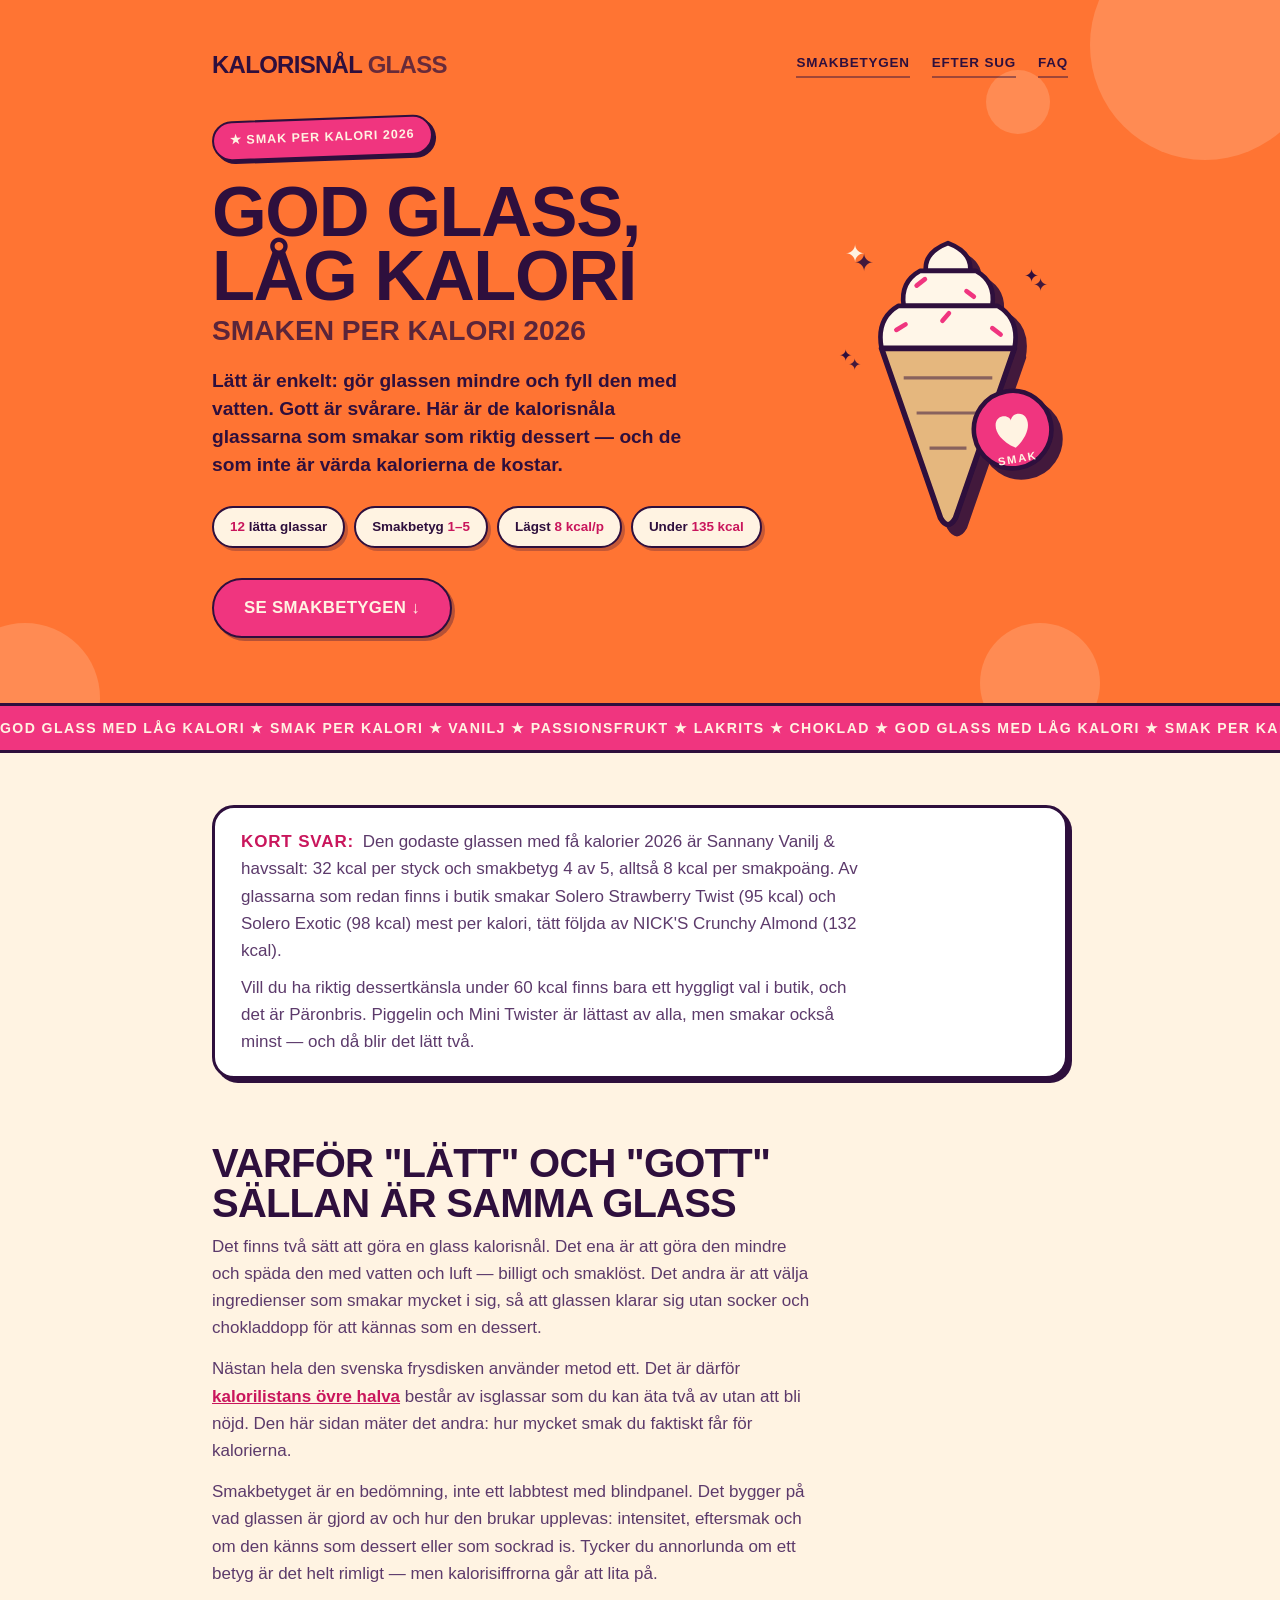
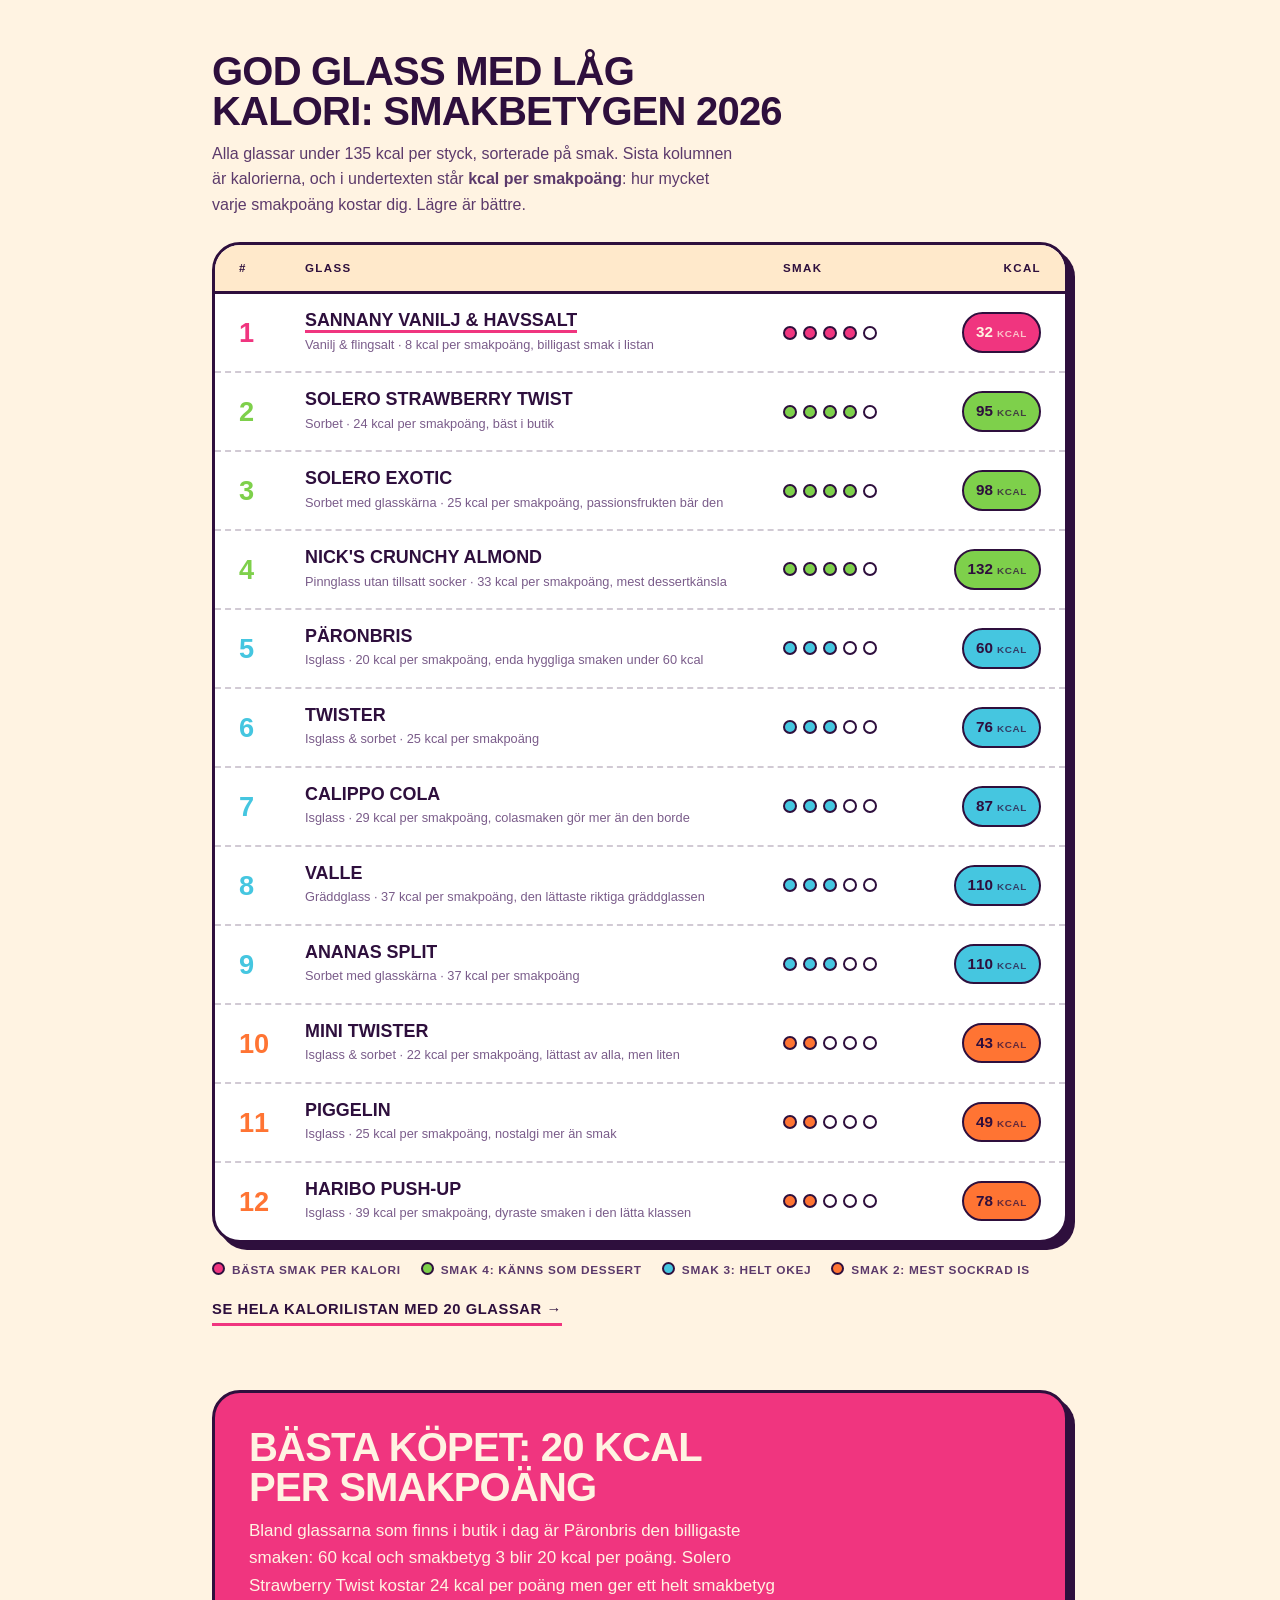
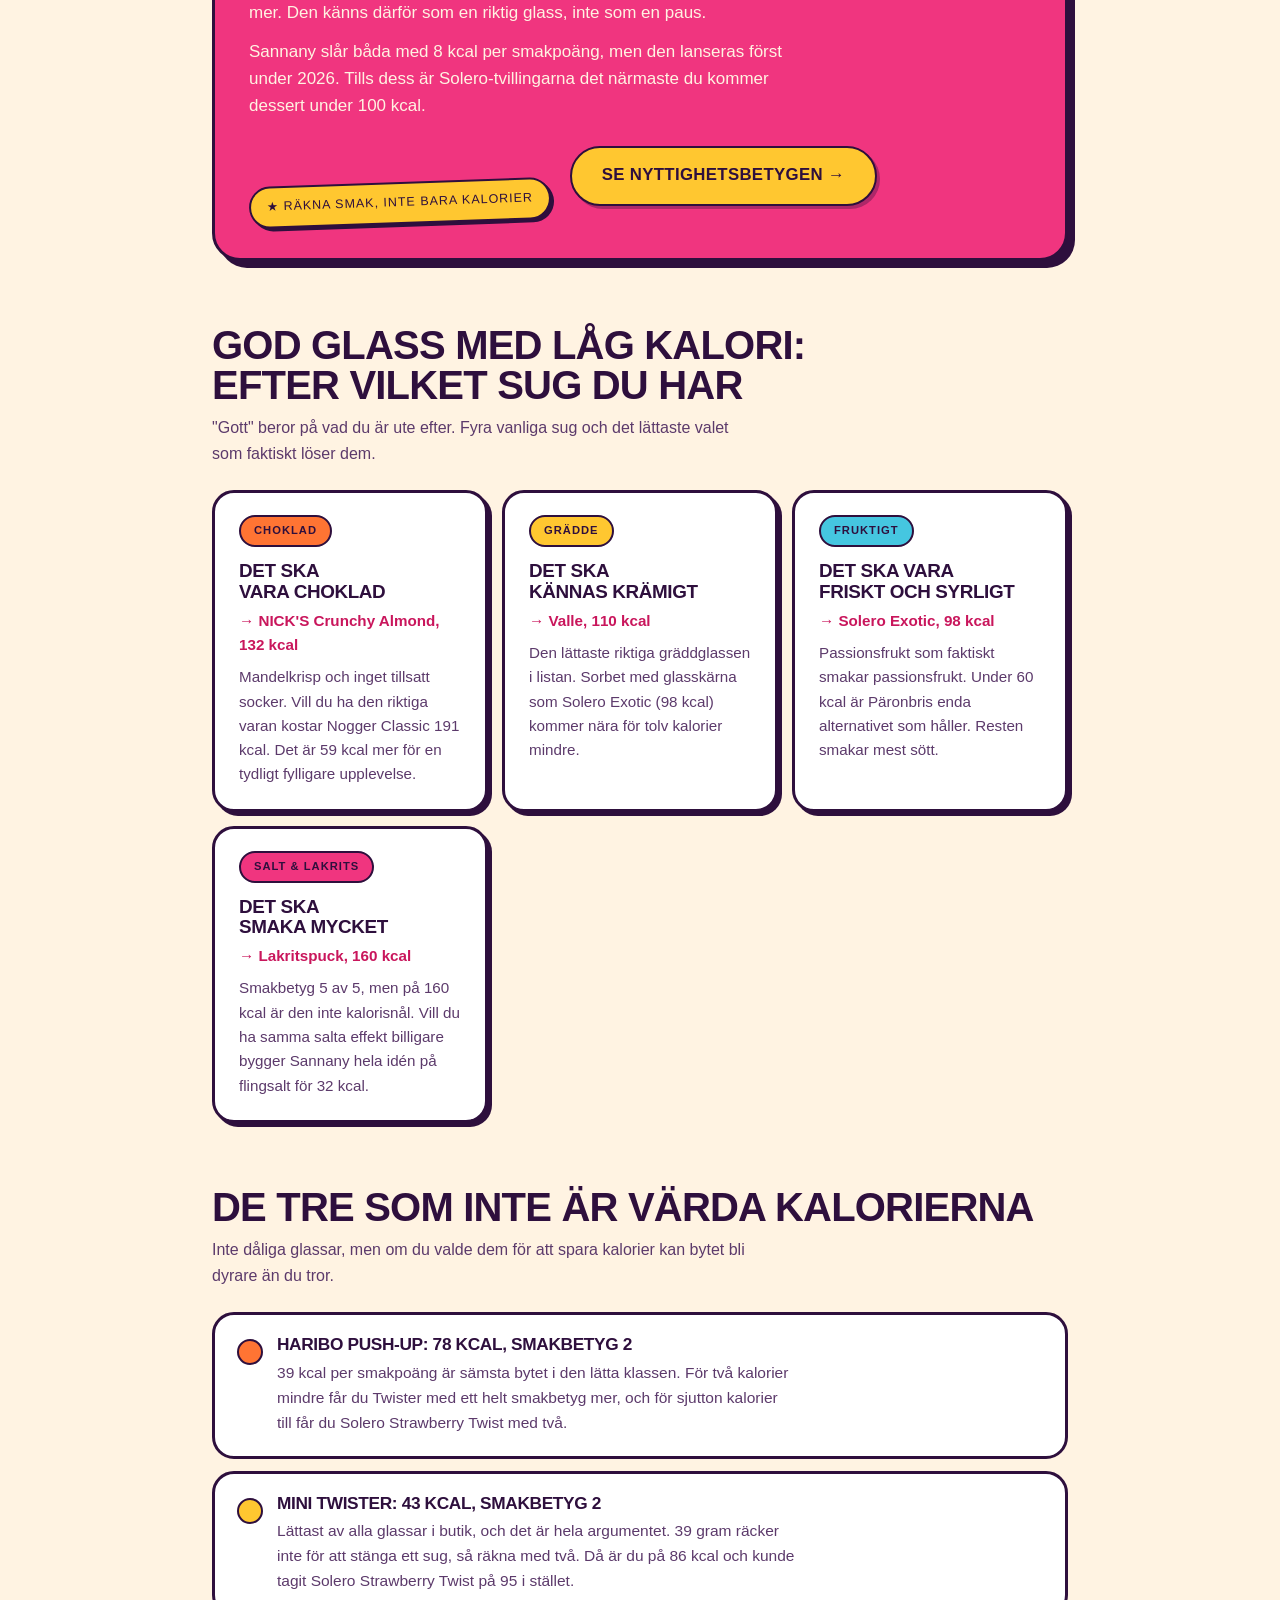
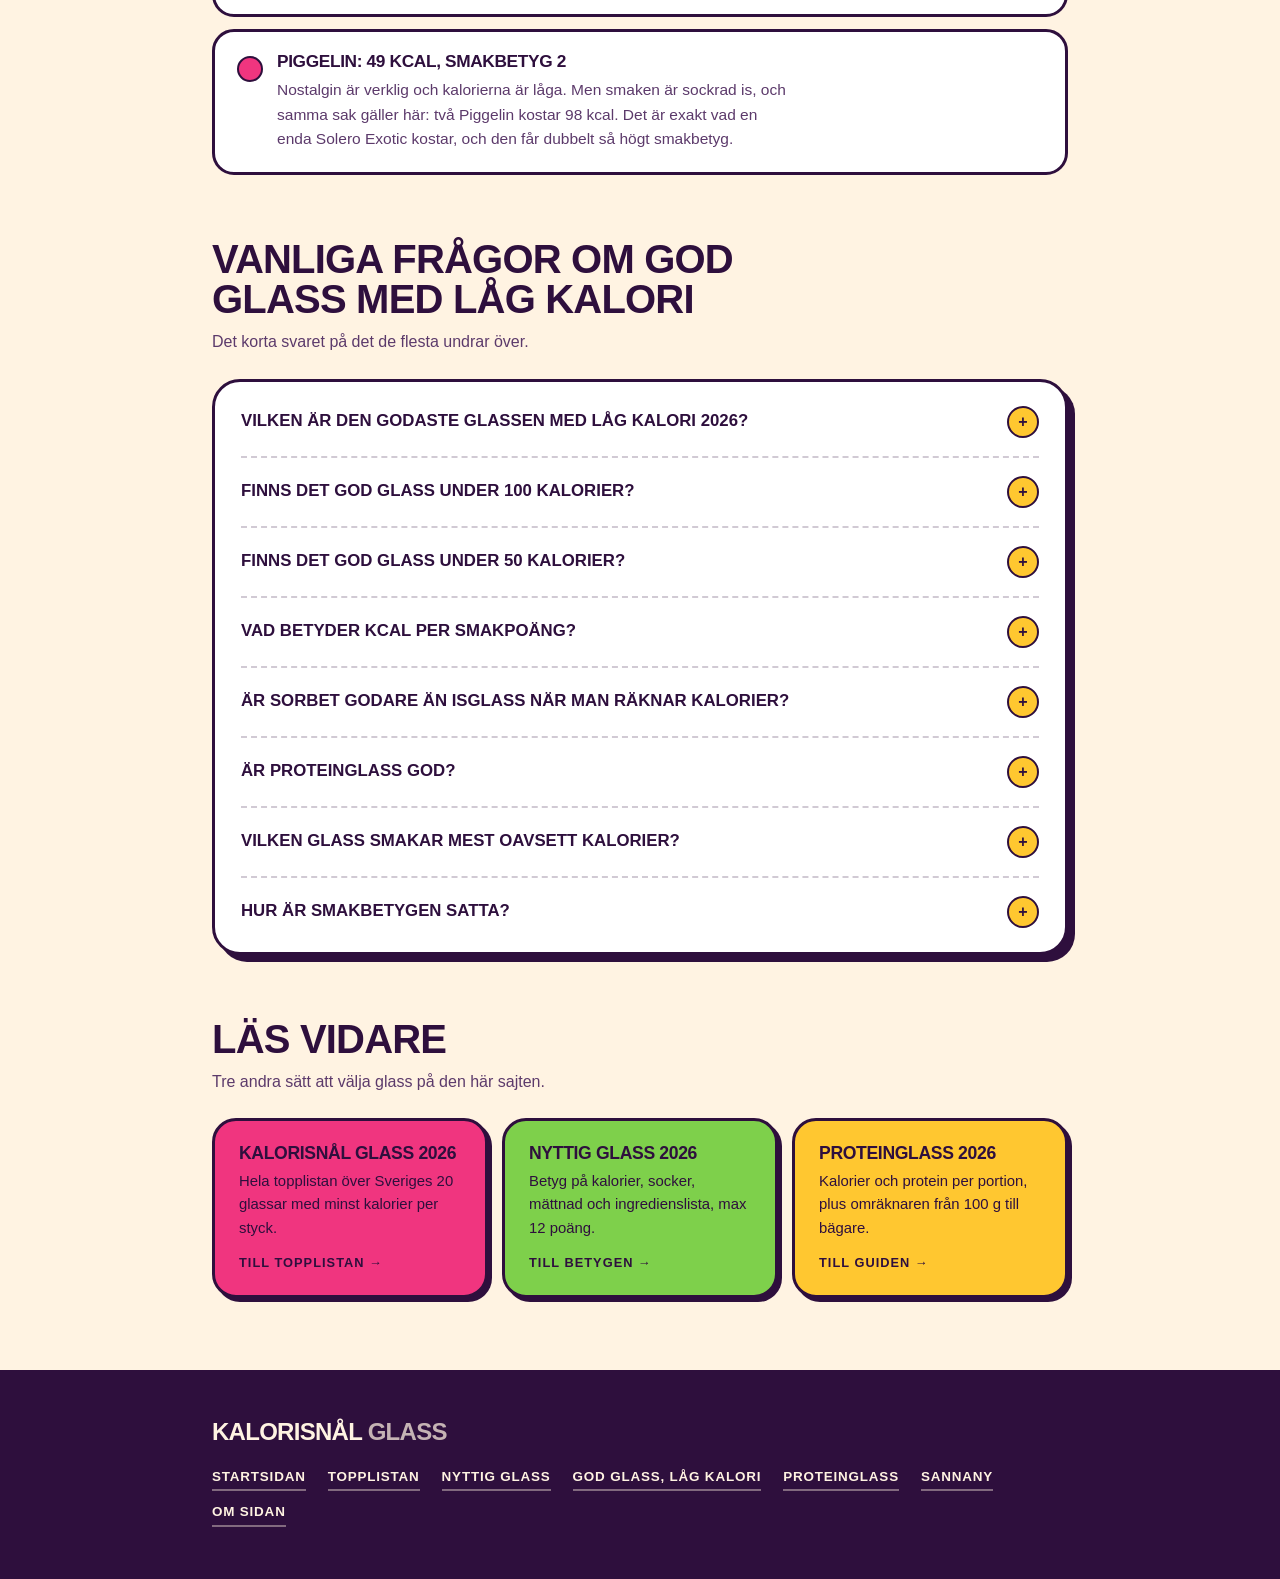
==== commit 7edd60f4: "Copy-pass: varmare röst och stramare svenska Tonen låg nära konsumenttest. Nu närmare SIA Glass värm" ====
--- a/god-glass-lag-kalori/index.html
+++ b/god-glass-lag-kalori/index.html
@@ -5,7 +5,7 @@
 <meta name="viewport" content="width=device-width, initial-scale=1">
 
 <title>God glass med låg kalori 2026 – smak per kalori i Sverige</title>
-<meta name="description" content="God glass med låg kalori 2026: vilka lätta glassar som faktiskt smakar dessert. Smakbetyg satt mot kalorierna – plus bästa valet för varje sug.">
+<meta name="description" content="God glass med låg kalori 2026: vilka lätta glassar som faktiskt smakar som dessert. Smakbetyg satt mot kalorierna – plus bästa valet för varje sug.">
 <link rel="canonical" href="https://www.kalorisnalglass.se/god-glass-lag-kalori/">
 <meta name="robots" content="index, follow, max-snippet:-1, max-image-preview:large">
 
@@ -62,9 +62,9 @@
         <span class="kicker">★ Smak per kalori 2026</span>
         <h1>God glass, låg kalori<em>smaken per kalori 2026</em></h1>
         <p class="standfirst">
-          Lätt är enkelt att fixa: gör glassen mindre och fyll den med vatten. Gott är
-          svårare. Här är de kalorisnåla glassarna som smakar dessert på riktigt, och de som
-          inte är värda kalorierna de kostar.
+          Lätt är enkelt: gör glassen mindre och fyll den med vatten. Gott är svårare. Här är de
+      kalorisnåla glassarna som smakar som riktig dessert — och de som inte är värda kalorierna
+      de kostar.
         </p>
         <div class="stats">
           <span class="stat"><b>12</b> lätta glassar</span>
@@ -127,13 +127,13 @@
 
   <section id="kort-svar" aria-label="Kort svar">
     <div class="tldr">
-      <p><b>Kort svar:</b> Den godaste glassen med låg kalorihalt 2026 är Sannany Vanilj &amp;
-      havssalt: 32 kcal per styck och smakbetyg 4 av 5, vilket ger 8 kcal per smakpoäng.
+      <p><b>Kort svar:</b> Den godaste glassen med få kalorier 2026 är Sannany Vanilj &amp; havssalt: 32 kcal per
+      styck och smakbetyg 4 av 5, alltså 8 kcal per smakpoäng.
       Av glassarna som redan finns i butik smakar Solero Strawberry Twist (95 kcal) och
       Solero Exotic (98 kcal) mest per kalori, tätt följda av NICK'S Crunchy Almond (132 kcal).</p>
-      <p>Vill du ha riktig dessertkänsla under 60 kcal finns bara ett hyggligt val i butik:
-      Päronbris. Piggelin och Mini Twister är lättast av alla, men de smakar också minst.
-      Då blir det lätt två.</p>
+      <p>Vill du ha riktig dessertkänsla under 60 kcal finns bara ett hyggligt val i butik, och
+      det är Päronbris. Piggelin och Mini Twister är lättast av alla, men smakar också minst —
+      och då blir det lätt två.</p>
     </div>
   </section>
 
@@ -142,21 +142,21 @@
     <div class="story">
       <p>
         Det finns två sätt att göra en glass kalorisnål. Det ena är att göra den mindre och
-        späda den med vatten och luft: billigt och smaklöst. Det andra är att välja
-        ingredienser som smakar mycket i sig, så att glassen inte behöver socker och chokladdopp
-        för att kännas som en dessert.
+      späda den med vatten och luft — billigt och smaklöst. Det andra är att välja ingredienser
+      som smakar mycket i sig, så att glassen klarar sig utan socker och chokladdopp för att
+      kännas som en dessert.
       </p>
       <p>
         Nästan hela den svenska frysdisken använder metod ett. Det är därför
         <a href="/#topplista">kalorilistans övre halva</a> består av isglassar som du kan äta två
-        av utan att bli nöjd. Den här sidan mäter det andra: hur mycket smak du faktiskt får per
-        kalori du lägger.
+        av utan att bli nöjd. Den här sidan mäter det andra: hur mycket smak du faktiskt får
+        för kalorierna.
       </p>
       <p>
-        Smakbetyget är en bedömning, inte ett labbtest eller blindtest med panel. Det
-        bygger på vad glassen är gjord av och hur den brukar upplevas: intensitet, eftersmak, om
-        den känns som dessert eller som sockrad is. Håller du inte med om ett betyg är det helt
-        rimligt. Kalorisiffrorna går det däremot att lita på.
+        Smakbetyget är en bedömning, inte ett labbtest med blindpanel. Det bygger på vad glassen
+      är gjord av och hur den brukar upplevas: intensitet, eftersmak och om den känns som
+      dessert eller som sockrad is. Tycker du annorlunda om ett betyg är det helt rimligt —
+      men kalorisiffrorna går att lita på.
       </p>
     </div>
   </section>
@@ -442,7 +442,7 @@
         <summary>Är proteinglass god?</summary>
         <div class="answer">
           <p>NICK'S Crunchy Almond är den enda proteinglassen i den lätta klassen som får
-          smakbetyg 4 här. Mandelkrispen gör jobbet som sockret annars gör. Pints redovisas per
+          smakbetyg 4 här. Mandelkrispen gör jobbet som sockret annars gör. Pints anges per
           100 g och är svårare att jämföra rakt av. Se <a href="/proteinglass/">guiden till
           proteinglass</a> för hur du räknar om.</p>
         </div>
@@ -461,7 +461,7 @@
         <summary>Hur är smakbetygen satta?</summary>
         <div class="answer">
           <p>Det är en bedömning, inte ett blindtest med panel: intensitet, eftersmak och om
-          glassen känns som dessert eller som sockrad is. Kalorisiffrorna är cirkavärden per styck
+          glassen känns som dessert eller som sockrad is. Kalorisiffrorna är ungefärliga och gäller per styck
           för de vanliga storlekarna och går att jämföra rakt av. Smakbetygen får du gärna vara
           oense om. Hela metoden står på <a href="/om/">om-sidan</a>.</p>
         </div>
@@ -527,22 +527,16 @@
       "inLanguage": "sv-SE"
     },
     {
-      "@type": "Person",
-      "@id": "https://www.kalorisnalglass.se/#sanna",
-      "name": "Sanna",
-      "url": "https://www.kalorisnalglass.se/om/"
-    },
-    {
       "@type": "WebPage",
       "@id": "https://www.kalorisnalglass.se/god-glass-lag-kalori/#webpage",
       "url": "https://www.kalorisnalglass.se/god-glass-lag-kalori/",
       "isPartOf": { "@id": "https://www.kalorisnalglass.se/#website" },
       "name": "God glass med låg kalori 2026 – smak per kalori i Sverige",
-      "description": "God glass med låg kalori 2026: vilka lätta glassar som faktiskt smakar dessert. Smakbetyg satt mot kalorierna, plus bästa valet för varje sug.",
+      "description": "God glass med låg kalori 2026: vilka lätta glassar som faktiskt smakar som dessert. Smakbetyg satt mot kalorierna, plus bästa valet för varje sug.",
       "inLanguage": "sv-SE",
       "datePublished": "2026-08-12",
       "dateModified": "2026-08-12",
-      "author": { "@id": "https://www.kalorisnalglass.se/#sanna" },
+      "author": { "@id": "https://www.kalorisnalglass.se/#org" },
       "publisher": { "@id": "https://www.kalorisnalglass.se/#org" },
       "image": "https://www.kalorisnalglass.se/og-image.png",
       "about": { "@type": "Thing", "name": "God glass med låg kalorihalt" },
